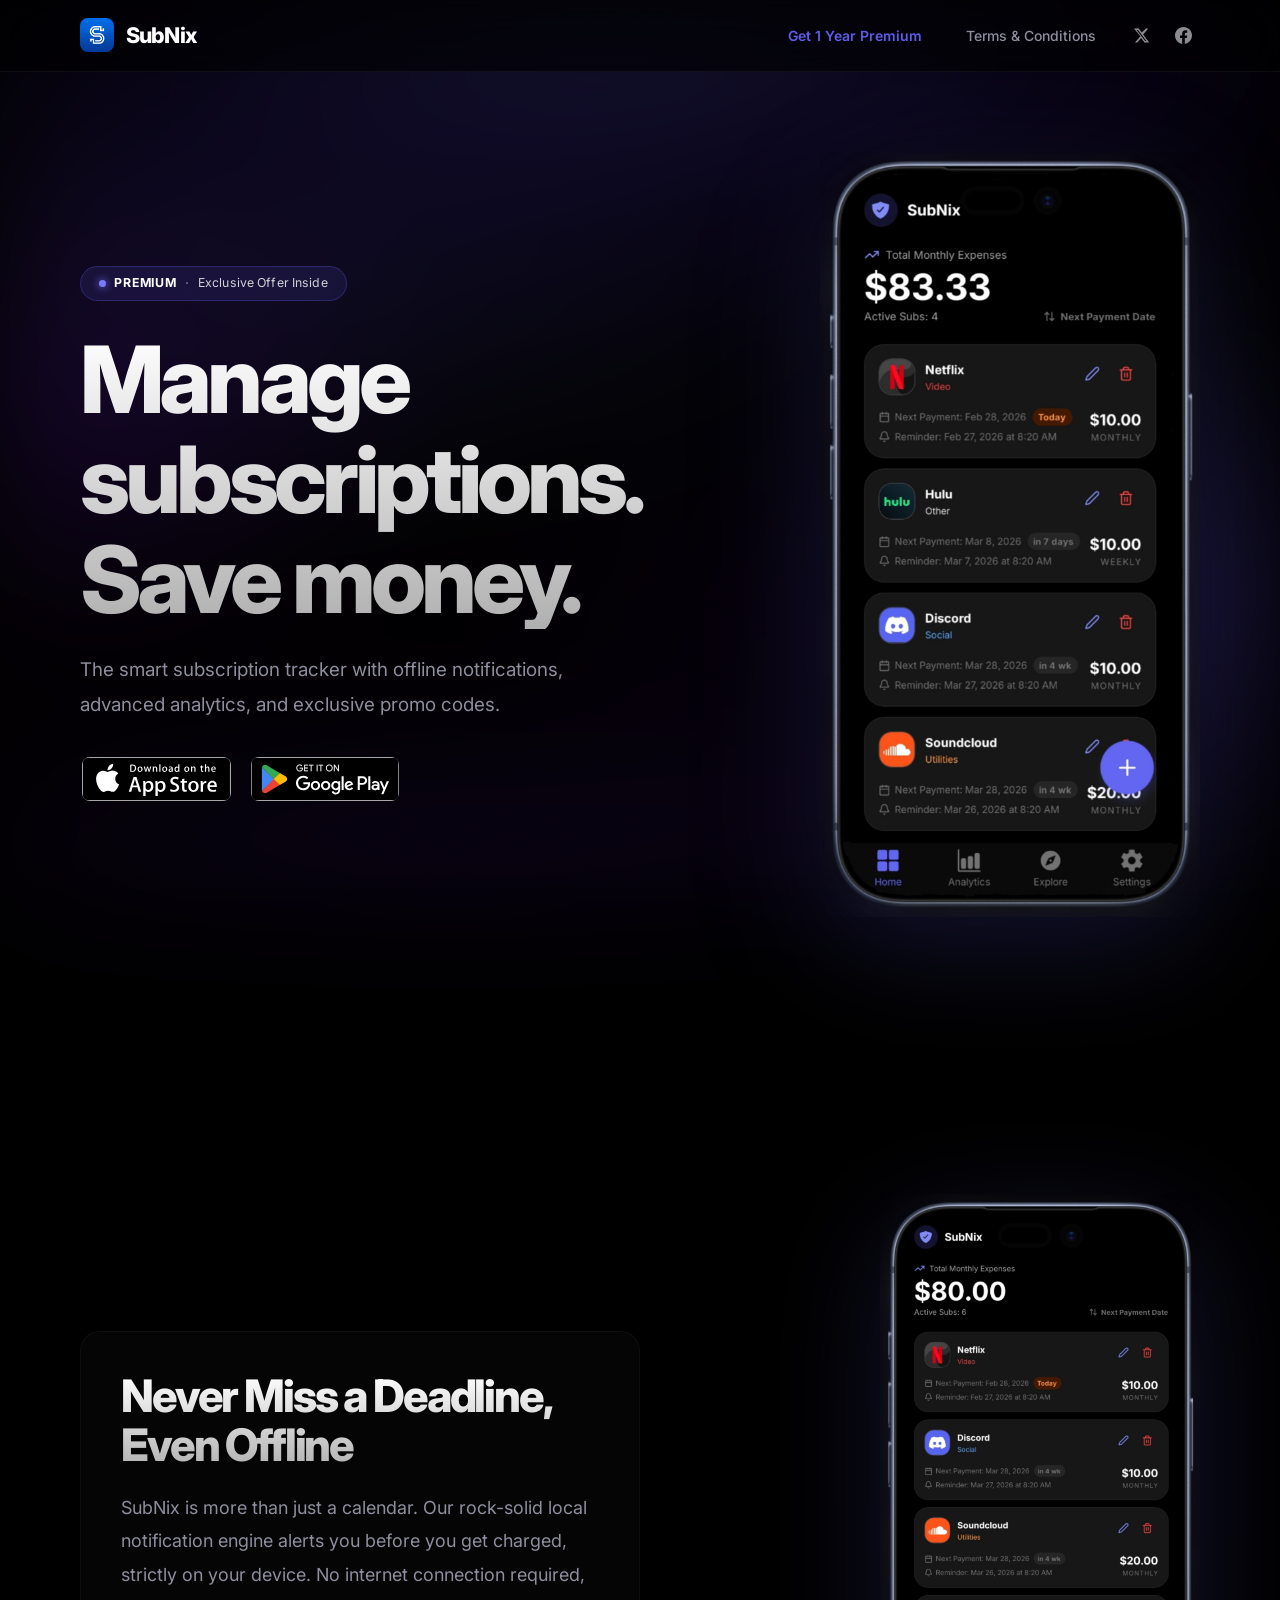
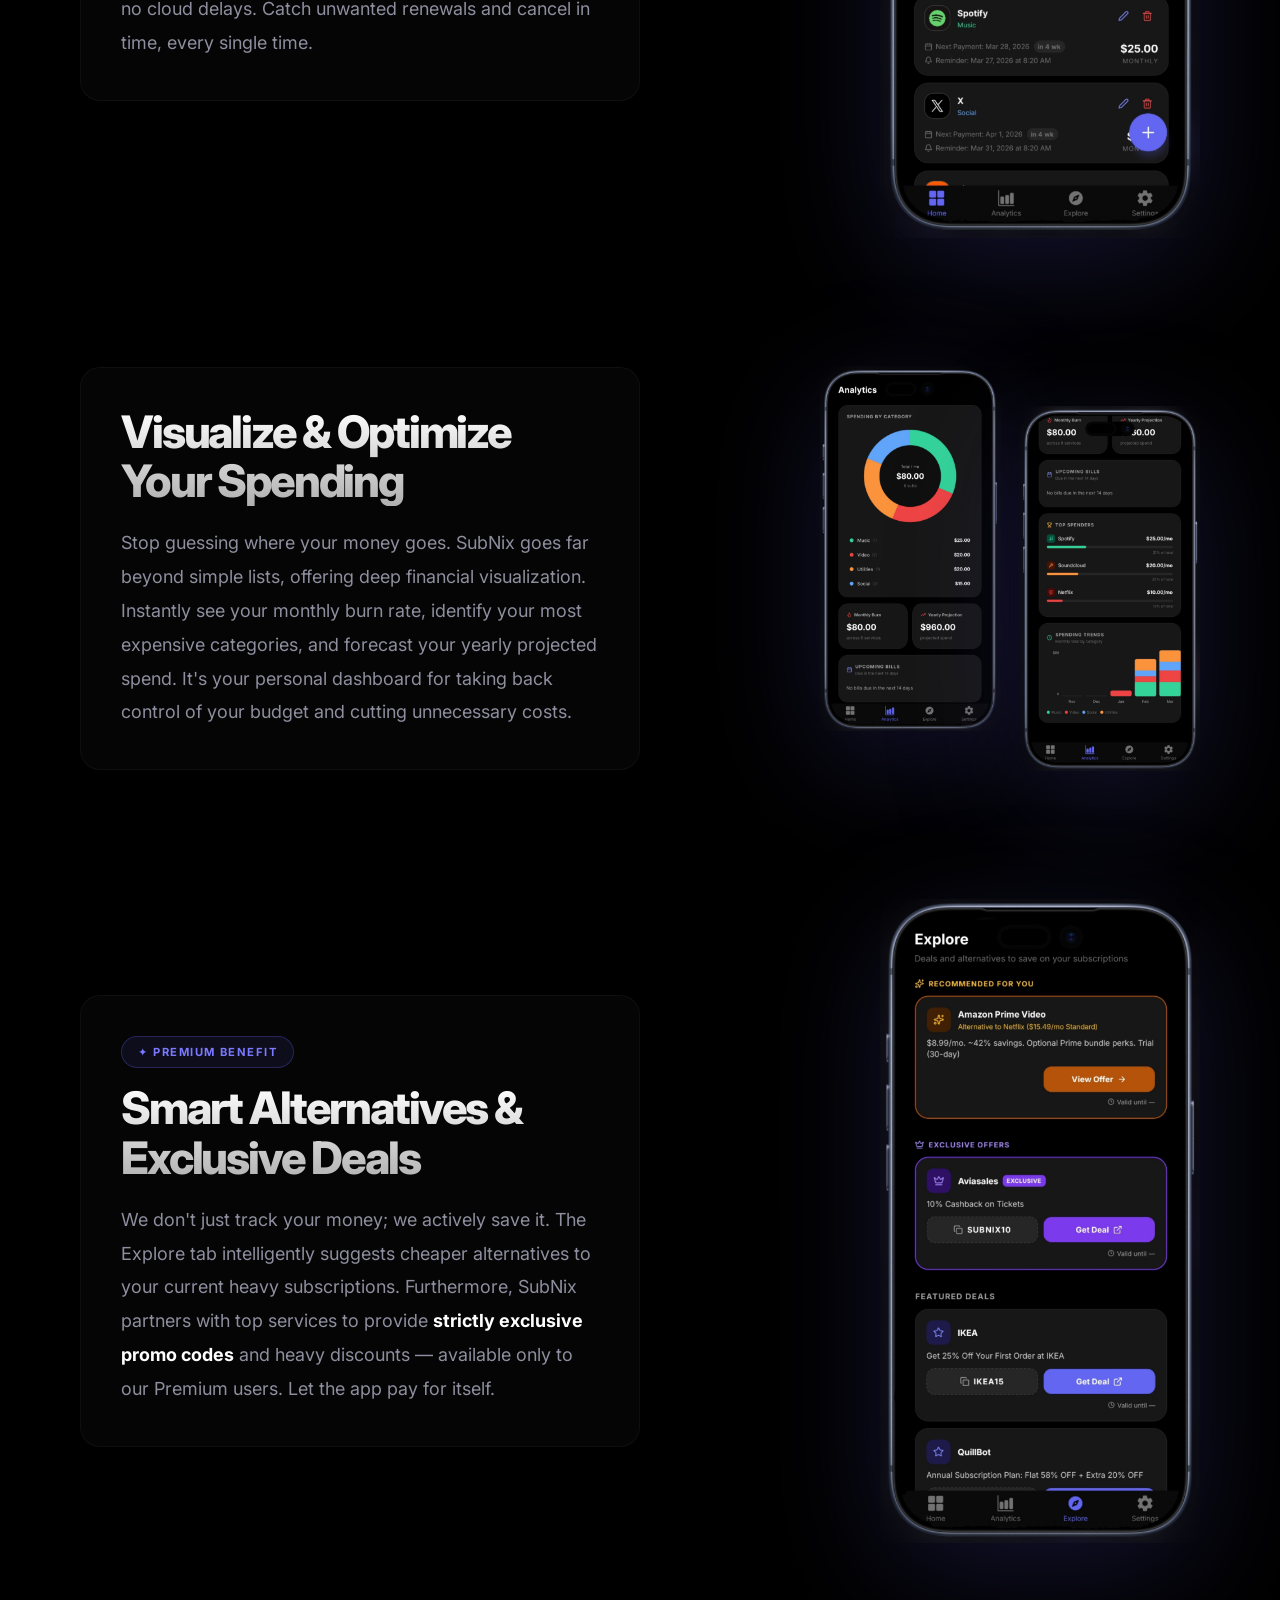
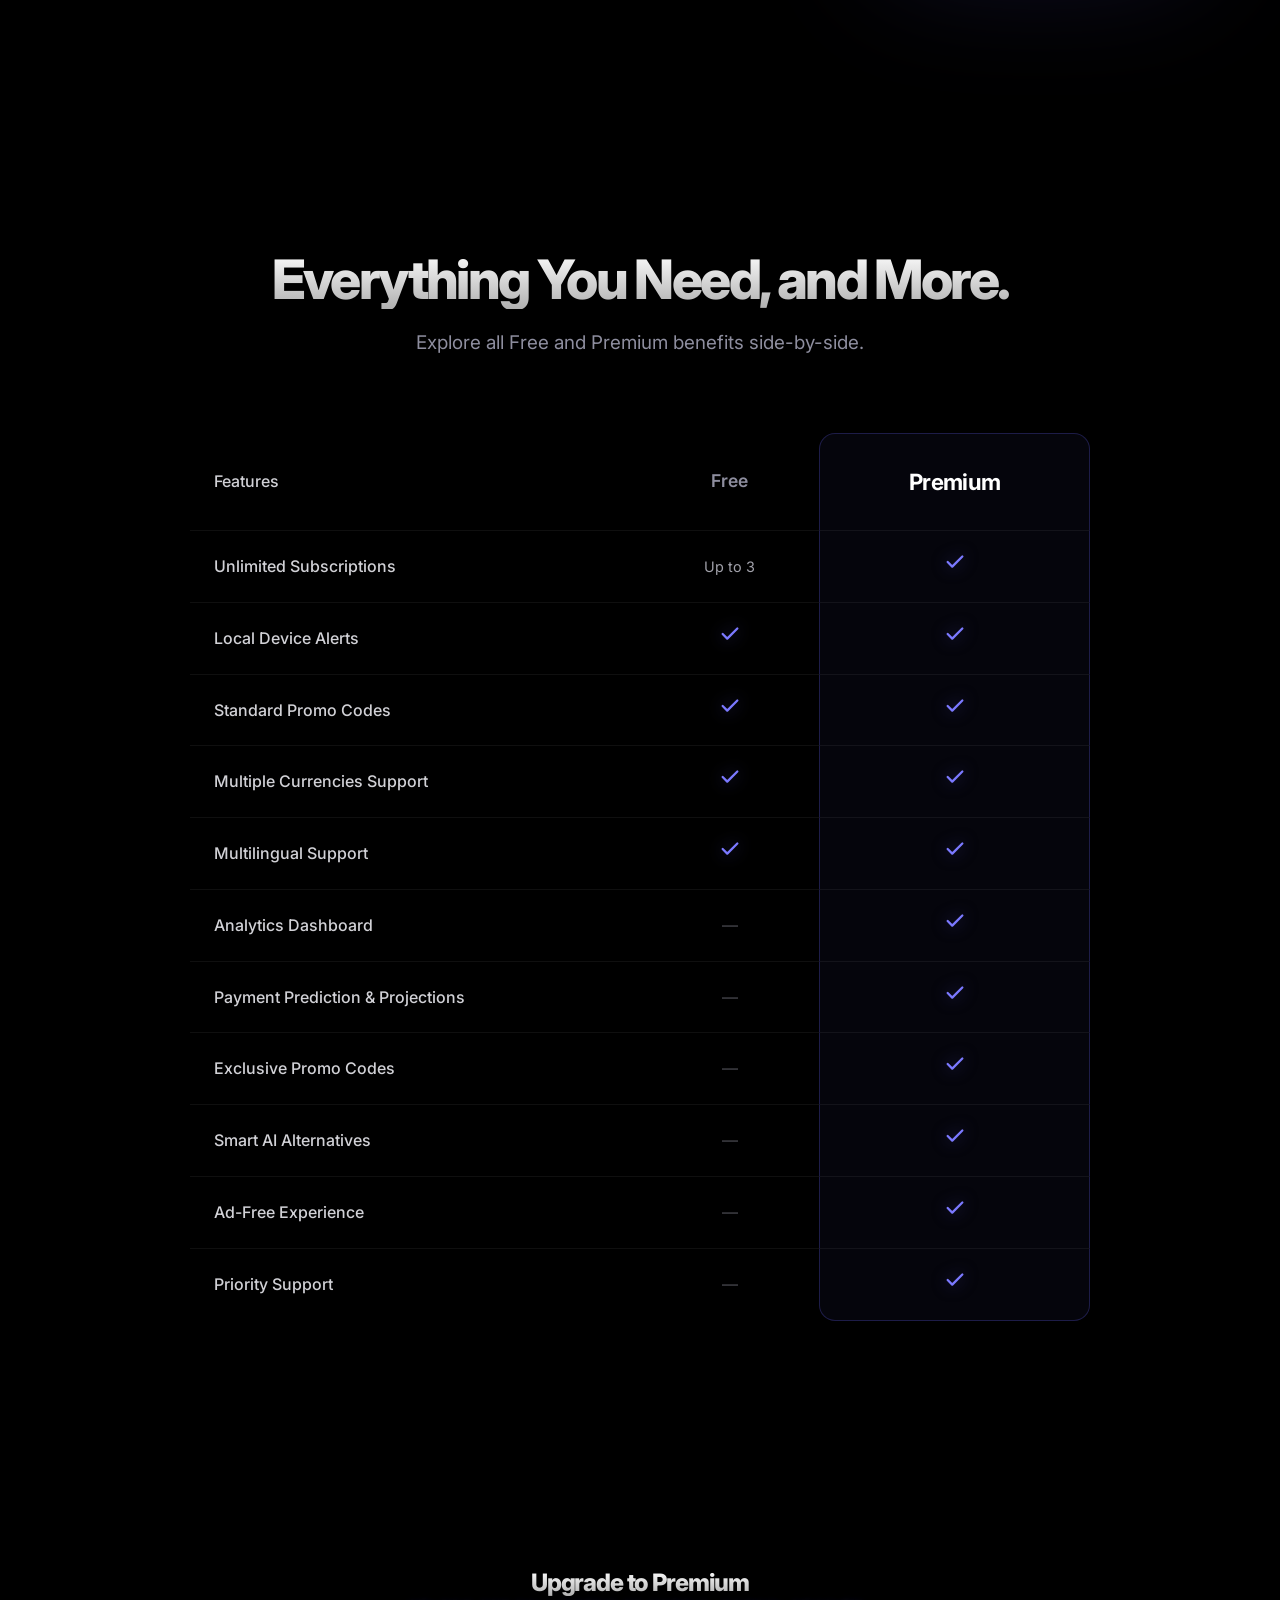
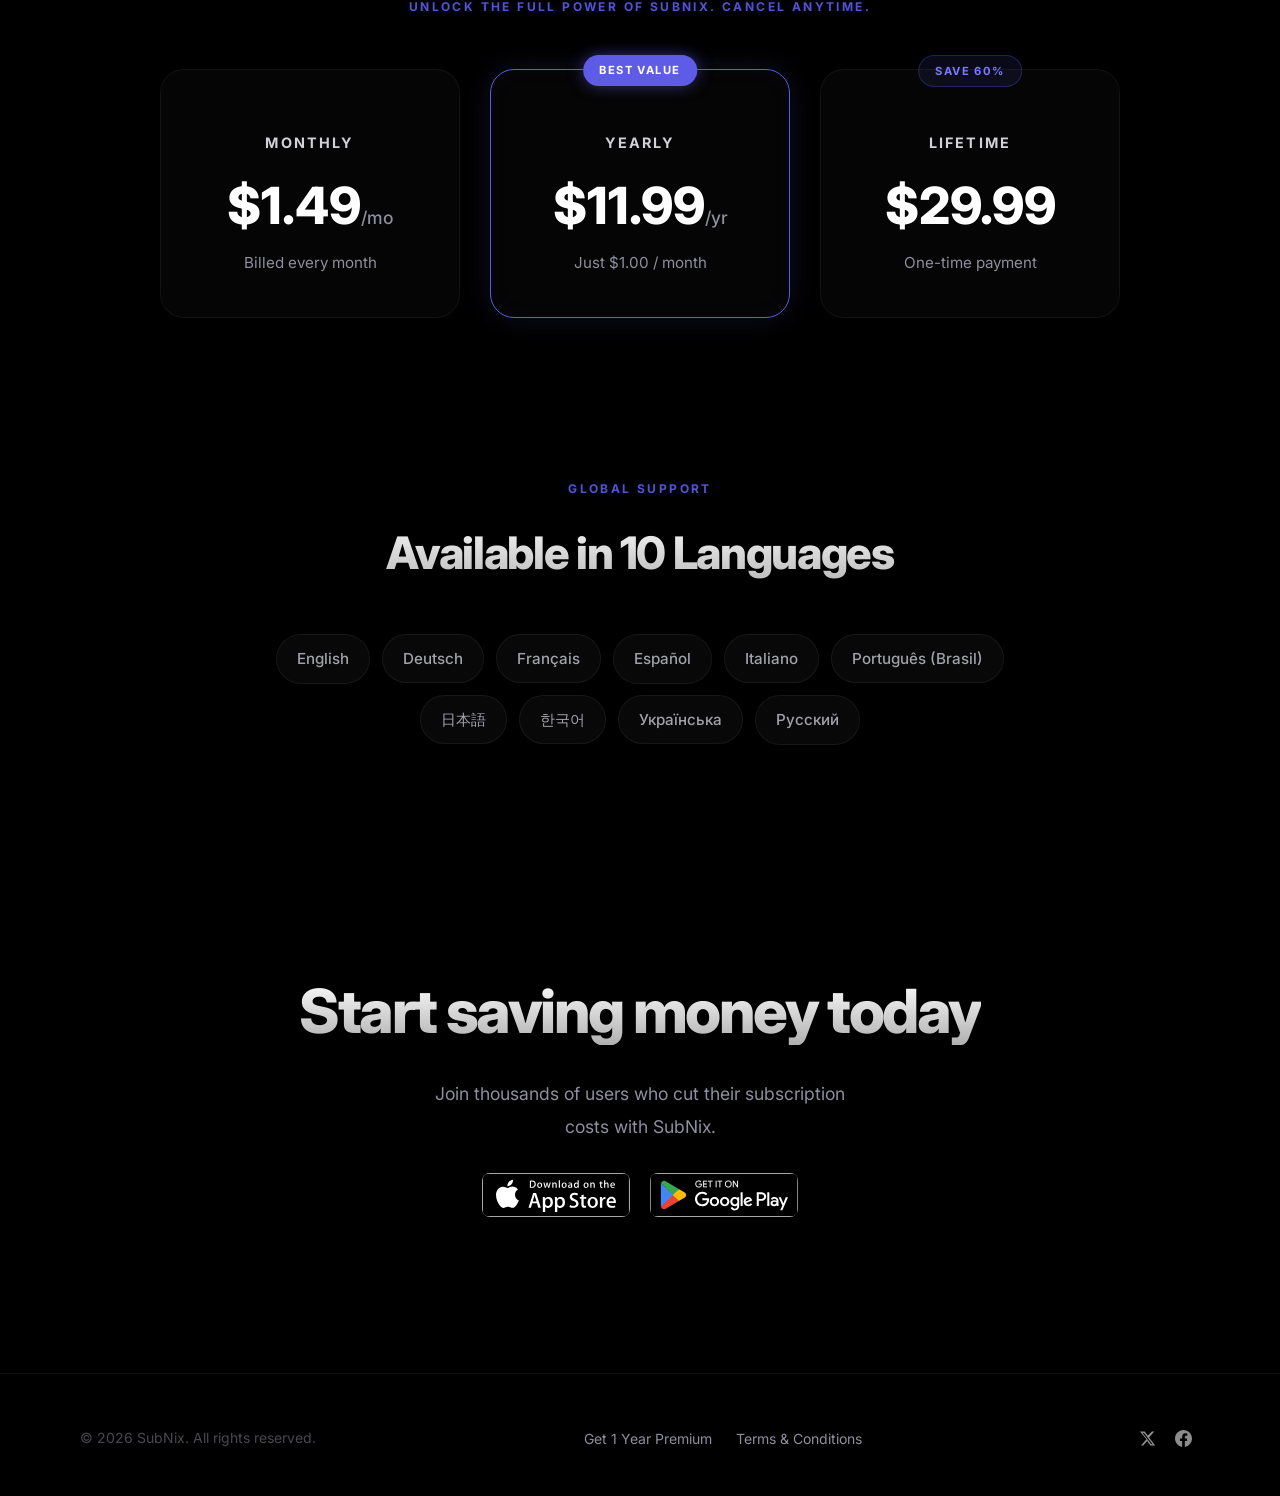
==== index.html @ 7ee9c7db "Add files via upload" ====
<!DOCTYPE html>
<html lang="en">

<head>
    <meta charset="UTF-8">
    <meta name="viewport" content="width=device-width, initial-scale=1.0">
    <meta name="referrer" content="strict-origin-when-cross-origin">
    <title>SubNix - Manage subscriptions. Save money.</title>
    <meta name="description"
        content="SubNix is a smart subscription tracker with offline notifications, advanced analytics, and exclusive promo codes.">
    <link rel="preconnect" href="https://fonts.googleapis.com">
    <link rel="preconnect" href="https://fonts.gstatic.com" crossorigin>
    <link href="https://fonts.googleapis.com/css2?family=Inter:wght@400;500;600;700;800&display=swap" rel="stylesheet">
    <link rel="stylesheet" href="style.css">

    <link rel="icon" type="image/png" href="favicon.png">
    <link rel="apple-touch-icon" href="favicon.png">

    <meta name="title" content="SubNix - Manage subscriptions. Save money.">
    <meta name="description"
        content="The smart subscription tracker with offline notifications, advanced analytics, and exclusive promo codes.">

    <meta property="og:type" content="website">
    <meta property="og:title" content="SubNix - Manage subscriptions. Save money.">
    <meta property="og:description"
        content="The smart subscription tracker with offline notifications, advanced analytics, and exclusive promo codes.">
    <meta property="og:image" content="og-image.jpg">

    <meta property="twitter:card" content="summary_large_image">
    <meta property="twitter:title" content="SubNix - Manage subscriptions. Save money.">
    <meta property="twitter:description"
        content="The smart subscription tracker with offline notifications, advanced analytics, and exclusive promo codes.">
    <meta property="twitter:image" content="og-image.jpg">
</head>

<body>

    <header class="navbar">
        <div class="container nav-content">
            <div class="nav-brand">
                <img src="logo.png" alt="SubNix Logo" class="nav-logo">
                <span class="logo-text">SubNix</span>
            </div>
            <nav class="nav-links">
                <a href="creator-club.html" class="premium-nav-link">Get 1 Year Premium</a>
                <a href="terms.html">Terms &amp; Conditions</a>
                <div class="nav-social" style="display: flex; gap: 8px; align-items: center; margin-left: 10px;">
                    <a href="https://x.com/subnix_app" target="_blank" rel="noopener noreferrer" class="social-icon"
                        aria-label="X (Twitter)">
                        <svg xmlns="http://www.w3.org/2000/svg" viewBox="0 0 24 24" fill="currentColor"
                            aria-hidden="true">
                            <path
                                d="M18.244 2.25h3.308l-7.227 8.26 8.502 11.24H16.17l-4.714-6.231-5.401 6.231H2.746l7.73-8.835L1.254 2.25H8.08l4.259 5.632 5.905-5.632zm-1.161 17.52h1.833L7.084 4.126H5.117z" />
                        </svg>
                    </a>
                    <a href="#" class="social-icon" aria-label="Facebook" rel="noopener">
                        <svg xmlns="http://www.w3.org/2000/svg" viewBox="0 0 24 24" fill="currentColor"
                            aria-hidden="true">
                            <path
                                d="M24 12.073c0-6.627-5.373-12-12-12s-12 5.373-12 12c0 5.99 4.388 10.954 10.125 11.854v-8.385H7.078v-3.47h3.047V9.43c0-3.007 1.792-4.669 4.533-4.669 1.312 0 2.686.235 2.686.235v2.953H15.83c-1.491 0-1.956.925-1.956 1.874v2.25h3.328l-.532 3.47h-2.796v8.385C19.612 23.027 24 18.062 24 12.073z" />
                        </svg>
                    </a>
                </div>
            </nav>
        </div>
    </header>

    <main>

        <!-- ── HERO ─────────────────────────────────────────────────────── -->
        <section class="hero">
            <div class="container hero-grid">
                <div class="hero-content">
                    <span class="badge">
                        <span class="badge-dot"></span>
                        PREMIUM <span class="badge-divider">·</span>
                        <span class="badge-text">Exclusive Offer Inside</span>
                    </span>
                    <h1 class="hero-title">Manage subscriptions.<br>Save money.</h1>
                    <p class="hero-subtitle">The smart subscription tracker with offline notifications, advanced
                        analytics, and exclusive promo codes.</p>
                    <div class="store-badges">
                        <a href="#" class="store-link">
                            <img src="app-store-badge.svg" alt="Download on the App Store" class="store-badge">
                        </a>
                        <a href="#" class="store-link">
                            <img src="google-play-badge.svg" alt="Get it on Google Play" class="store-badge">
                        </a>
                    </div>
                </div>
                <div class="hero-visual">
                    <img src="hero-symbol.png" alt="SubNix Subscription Channels" class="floating-mockup">
                </div>
            </div>
        </section>

        <!-- ── ZIG-ZAG FEATURES ──────────────────────────────────────────── -->
        <section class="zig-zag-features">

            <!-- Feature 1 · Offline Notifications -->
            <div class="container feature-row">
                <!-- Frosted Glass Wrapper -->
                <div class="feature-text feature-glass">
                    <h2>Never Miss a Deadline,<br>Even Offline</h2>
                    <p>SubNix is more than just a calendar. Our rock-solid local notification engine alerts you before
                        you get charged, strictly on your device. No internet connection required, no cloud delays.
                        Catch unwanted renewals and cancel in time, every single time.</p>
                </div>
                <div class="feature-image-wrapper">
                    <img src="mockup-home.png" alt="SubNix Offline Notifications" class="floating-mockup">
                </div>
            </div>

            <!-- Feature 2 · Analytics (reversed, double phone) -->
            <div class="container feature-row reverse">
                <div class="feature-image-wrapper double-mockup">
                    <img src="mockup-analytics-1.png" alt="SubNix Spending Analytics" class="floating-mockup">
                    <img src="mockup-analytics-2.png" alt="SubNix Yearly Projection"
                        class="floating-mockup mockup-offset">
                </div>
                <!-- Frosted Glass Wrapper -->
                <div class="feature-text feature-glass">
                    <h2>Visualize &amp; Optimize<br>Your Spending</h2>
                    <p>Stop guessing where your money goes. SubNix goes far beyond simple lists, offering deep financial
                        visualization. Instantly see your monthly burn rate, identify your most expensive categories,
                        and forecast your yearly projected spend. It's your personal dashboard for taking back control
                        of your budget and cutting unnecessary costs.</p>
                </div>
            </div>

            <!-- Feature 3 · Exclusive Deals (Premium badge) -->
            <div class="container feature-row">
                <!-- Frosted Glass Wrapper -->
                <div class="feature-text feature-glass">
                    <div class="badge-pro">✦ PREMIUM BENEFIT</div>
                    <h2>Smart Alternatives &amp;<br>Exclusive Deals</h2>
                    <p>We don't just track your money; we actively save it. The Explore tab intelligently suggests
                        cheaper alternatives to your current heavy subscriptions. Furthermore, SubNix partners with top
                        services to provide <strong>strictly exclusive promo codes</strong> and heavy
                        discounts — available only to our Premium users. Let the app pay for itself.</p>
                </div>
                <div class="feature-image-wrapper">
                    <img src="mockup-explore.png" alt="SubNix Exclusive Promo Codes" class="floating-mockup">
                </div>
            </div>

        </section>

        <!-- ── COMPARE PLANS ─────────────────────────────────────────────── -->
        <section class="compare-section">
            <div class="container">
                <div class="compare-header">
                    <h2 class="section-title text-center">Everything You Need, and More.</h2>
                    <p class="section-subtitle text-center">Explore all Free and Premium benefits side-by-side.</p>
                </div>

                <div class="compare-table-wrapper">
                    <table class="compare-table">
                        <thead>
                            <tr>
                                <th class="feature-col">Features</th>
                                <th class="plan-col free-col">Free</th>
                                <th class="plan-col premium-col">
                                    <div class="premium-col-header">
                                        <h3>Premium</h3>
                                    </div>
                                </th>
                            </tr>
                        </thead>
                        <tbody>
                            <tr>
                                <td>Unlimited Subscriptions</td>
                                <td>
                                    <span style="color: #A1A1AA; font-size: 0.9rem;">Up to 3</span>
                                </td>
                                <td>
                                    <svg class="check-icon highlight" viewBox="0 0 24 24" fill="none"
                                        stroke="currentColor" stroke-width="2.5" stroke-linecap="round"
                                        stroke-linejoin="round">
                                        <polyline points="20 6 9 17 4 12"></polyline>
                                    </svg>
                                </td>
                            </tr>
                            <tr>
                                <td>Local Device Alerts</td>
                                <td>
                                    <svg class="check-icon highlight" viewBox="0 0 24 24" fill="none"
                                        stroke="currentColor" stroke-width="2.5" stroke-linecap="round"
                                        stroke-linejoin="round">
                                        <polyline points="20 6 9 17 4 12"></polyline>
                                    </svg>
                                </td>
                                <td>
                                    <svg class="check-icon highlight" viewBox="0 0 24 24" fill="none"
                                        stroke="currentColor" stroke-width="2.5" stroke-linecap="round"
                                        stroke-linejoin="round">
                                        <polyline points="20 6 9 17 4 12"></polyline>
                                    </svg>
                                </td>
                            </tr>
                            <tr>
                                <td>Standard Promo Codes</td>
                                <td>
                                    <svg class="check-icon highlight" viewBox="0 0 24 24" fill="none"
                                        stroke="currentColor" stroke-width="2.5" stroke-linecap="round"
                                        stroke-linejoin="round">
                                        <polyline points="20 6 9 17 4 12"></polyline>
                                    </svg>
                                </td>
                                <td>
                                    <svg class="check-icon highlight" viewBox="0 0 24 24" fill="none"
                                        stroke="currentColor" stroke-width="2.5" stroke-linecap="round"
                                        stroke-linejoin="round">
                                        <polyline points="20 6 9 17 4 12"></polyline>
                                    </svg>
                                </td>
                            </tr>
                            <tr>
                                <td>Multiple Currencies Support</td>
                                <td>
                                    <svg class="check-icon highlight" viewBox="0 0 24 24" fill="none"
                                        stroke="currentColor" stroke-width="2.5" stroke-linecap="round"
                                        stroke-linejoin="round">
                                        <polyline points="20 6 9 17 4 12"></polyline>
                                    </svg>
                                </td>
                                <td>
                                    <svg class="check-icon highlight" viewBox="0 0 24 24" fill="none"
                                        stroke="currentColor" stroke-width="2.5" stroke-linecap="round"
                                        stroke-linejoin="round">
                                        <polyline points="20 6 9 17 4 12"></polyline>
                                    </svg>
                                </td>
                            </tr>
                            <tr>
                                <td>Multilingual Support</td>
                                <td>
                                    <svg class="check-icon highlight" viewBox="0 0 24 24" fill="none"
                                        stroke="currentColor" stroke-width="2.5" stroke-linecap="round"
                                        stroke-linejoin="round">
                                        <polyline points="20 6 9 17 4 12"></polyline>
                                    </svg>
                                </td>
                                <td>
                                    <svg class="check-icon highlight" viewBox="0 0 24 24" fill="none"
                                        stroke="currentColor" stroke-width="2.5" stroke-linecap="round"
                                        stroke-linejoin="round">
                                        <polyline points="20 6 9 17 4 12"></polyline>
                                    </svg>
                                </td>
                            </tr>
                            <tr>
                                <td>Analytics Dashboard</td>
                                <td class="empty-dash">—</td>
                                <td>
                                    <svg class="check-icon highlight" viewBox="0 0 24 24" fill="none"
                                        stroke="currentColor" stroke-width="2.5" stroke-linecap="round"
                                        stroke-linejoin="round">
                                        <polyline points="20 6 9 17 4 12"></polyline>
                                    </svg>
                                </td>
                            </tr>
                            <tr>
                                <td>Payment Prediction &amp; Projections</td>
                                <td class="empty-dash">—</td>
                                <td>
                                    <svg class="check-icon highlight" viewBox="0 0 24 24" fill="none"
                                        stroke="currentColor" stroke-width="2.5" stroke-linecap="round"
                                        stroke-linejoin="round">
                                        <polyline points="20 6 9 17 4 12"></polyline>
                                    </svg>
                                </td>
                            </tr>
                            <tr>
                                <td>Exclusive Promo Codes</td>
                                <td class="empty-dash">—</td>
                                <td>
                                    <svg class="check-icon highlight" viewBox="0 0 24 24" fill="none"
                                        stroke="currentColor" stroke-width="2.5" stroke-linecap="round"
                                        stroke-linejoin="round">
                                        <polyline points="20 6 9 17 4 12"></polyline>
                                    </svg>
                                </td>
                            </tr>
                            <tr>
                                <td>Smart AI Alternatives</td>
                                <td class="empty-dash">—</td>
                                <td>
                                    <svg class="check-icon highlight" viewBox="0 0 24 24" fill="none"
                                        stroke="currentColor" stroke-width="2.5" stroke-linecap="round"
                                        stroke-linejoin="round">
                                        <polyline points="20 6 9 17 4 12"></polyline>
                                    </svg>
                                </td>
                            </tr>
                            <tr>
                                <td>Ad-Free Experience</td>
                                <td class="empty-dash">—</td>
                                <td>
                                    <svg class="check-icon highlight" viewBox="0 0 24 24" fill="none"
                                        stroke="currentColor" stroke-width="2.5" stroke-linecap="round"
                                        stroke-linejoin="round">
                                        <polyline points="20 6 9 17 4 12"></polyline>
                                    </svg>
                                </td>
                            </tr>
                            <tr>
                                <td>Priority Support</td>
                                <td class="empty-dash">—</td>
                                <td>
                                    <svg class="check-icon highlight" viewBox="0 0 24 24" fill="none"
                                        stroke="currentColor" stroke-width="2.5" stroke-linecap="round"
                                        stroke-linejoin="round">
                                        <polyline points="20 6 9 17 4 12"></polyline>
                                    </svg>
                                </td>
                            </tr>
                        </tbody>
                    </table>
                </div>
            </div>
        </section>

        <!-- ── PRICING ──────────────────────────────────────────────────── -->
        <section class="pricing-section">
            <div class="container">
                <h2 class="gradient-text text-center">Upgrade to Premium</h2>
                <p class="languages-subtitle text-center" style="margin-bottom: 50px;">Unlock the full power of SubNix.
                    Cancel anytime.</p>
                <div class="pricing-grid">
                    <div class="pricing-card">
                        <h4>Monthly</h4>
                        <div class="price">$1.49<span class="period">/mo</span></div>
                        <p class="desc">Billed every month</p>
                    </div>
                    <div class="pricing-card popular">
                        <div class="badge-pro"
                            style="position: absolute; top: -15px; left: 50%; transform: translateX(-50%); background: #5E5CE6; color: white; border: none; box-shadow: 0 0 15px rgba(94, 92, 230, 0.5);">
                            BEST VALUE</div>
                        <h4>Yearly</h4>
                        <div class="price">$11.99<span class="period">/yr</span></div>
                        <p class="desc">Just $1.00 / month</p>
                    </div>
                    <div class="pricing-card">
                        <div class="badge-pro"
                            style="position: absolute; top: -15px; left: 50%; transform: translateX(-50%);">SAVE 60%
                        </div>
                        <h4>Lifetime</h4>
                        <div class="price">$29.99</div>
                        <p class="desc">One-time payment</p>
                    </div>
                </div>
            </div>
        </section>

        <!-- ── LANGUAGES ─────────────────────────────────────────────────── -->
        <section class="languages-section">
            <div class="container">
                <p class="languages-subtitle">Global Support</p>
                <h3 class="languages-title gradient-text">Available in 10 Languages</h3>
                <div class="languages-grid">
                    <span class="lang-pill">English</span>
                    <span class="lang-pill">Deutsch</span>
                    <span class="lang-pill">Français</span>
                    <span class="lang-pill">Español</span>
                    <span class="lang-pill">Italiano</span>
                    <span class="lang-pill">Português (Brasil)</span>
                    <span class="lang-pill">日本語</span>
                    <span class="lang-pill">한국어</span>
                    <span class="lang-pill">Українська</span>
                    <span class="lang-pill">Русский</span>
                </div>
            </div>
        </section>

        <!-- ── BOTTOM CTA ──────────────────────────────────────────────────── -->
        <section class="bottom-cta">
            <div class="container cta-content">
                <h2 class="cta-title">Start saving money today</h2>
                <p class="cta-sub">Join thousands of users who cut their subscription costs with SubNix.</p>
                <div class="store-badges justify-center">
                    <a href="#" class="store-link">
                        <img src="app-store-badge.svg" alt="Download on the App Store" class="store-badge">
                    </a>
                    <a href="#" class="store-link">
                        <img src="google-play-badge.svg" alt="Get it on Google Play" class="store-badge">
                    </a>
                </div>
            </div>
        </section>

    </main>

    <footer class="footer">
        <div class="container footer-content">
            <p class="footer-copy">&copy; 2026 SubNix. All rights reserved.</p>
            <nav class="footer-nav">
                <a href="creator-club.html">Get 1 Year Premium</a>
                <a href="terms.html">Terms &amp; Conditions</a>
            </nav>
            <div class="social-links footer-social" aria-label="Follow us">
                <a href="https://x.com/subnix_app" target="_blank" rel="noopener noreferrer" class="social-icon"
                    aria-label="X (Twitter)">
                    <svg xmlns="http://www.w3.org/2000/svg" viewBox="0 0 24 24" fill="currentColor" aria-hidden="true">
                        <path
                            d="M18.244 2.25h3.308l-7.227 8.26 8.502 11.24H16.17l-4.714-6.231-5.401 6.231H2.746l7.73-8.835L1.254 2.25H8.08l4.259 5.632 5.905-5.632zm-1.161 17.52h1.833L7.084 4.126H5.117z" />
                    </svg>
                </a>
                <a href="#" class="social-icon" aria-label="Facebook" rel="noopener">
                    <svg xmlns="http://www.w3.org/2000/svg" viewBox="0 0 24 24" fill="currentColor" aria-hidden="true">
                        <path
                            d="M24 12.073c0-6.627-5.373-12-12-12s-12 5.373-12 12c0 5.99 4.388 10.954 10.125 11.854v-8.385H7.078v-3.47h3.047V9.43c0-3.007 1.792-4.669 4.533-4.669 1.312 0 2.686.235 2.686.235v2.953H15.83c-1.491 0-1.956.925-1.956 1.874v2.25h3.328l-.532 3.47h-2.796v8.385C19.612 23.027 24 18.062 24 12.073z" />
                    </svg>
                </a>
            </div>
        </div>
    </footer>

</body>

</html>
---- style.css ----
/* ═══════════════════════════════════════════════════════════════════════════
   SubNix Landing — Premium 2026 CSS
   Engine: Transparent PNG mockups · frosted glass · geometric background
   ═══════════════════════════════════════════════════════════════════════════ */

/* ── Design Tokens ─────────────────────────────────────────────────────────── */
:root {
    --black: #000000;
    --indigo: #5E5CE6;
    --indigo-bright: #7B79FF;
    --indigo-glow: rgba(94, 92, 230, 0.22);
    --indigo-dim: rgba(94, 92, 230, 0.13);
    --indigo-border: rgba(94, 92, 230, 0.28);
    --white: #FFFFFF;
    --grey-300: #D1D1D6;
    --grey-500: #8E8E9F;
    --grey-600: #48484F;
    --white-02: rgba(255, 255, 255, 0.02);
    --white-04: rgba(255, 255, 255, 0.04);
    --white-06: rgba(255, 255, 255, 0.06);
    --white-10: rgba(255, 255, 255, 0.1);
    --font: 'Inter', system-ui, -apple-system, sans-serif;
    --ease-spring: cubic-bezier(0.34, 1.56, 0.64, 1);
    --ease-out: cubic-bezier(0.16, 1, 0.3, 1);
    --section-v: clamp(100px, 12vw, 160px);
    --row-gap: clamp(80px, 10vw, 140px);
}

/* ── Reset ─────────────────────────────────────────────────────────────────── */
*,
*::before,
*::after {
    margin: 0;
    padding: 0;
    box-sizing: border-box;
}

html {
    scroll-behavior: smooth;
}

/* ── Global image rule — keep 3x mockups razor-sharp at any scale ─────────── */
img {
    max-width: 100%;
    height: auto;
    image-rendering: -webkit-optimize-contrast;
    image-rendering: crisp-edges;
}

/* ═══════════════════════════════════════════════════════════════════════════
   GLOBAL BACKGROUND OVERHAUL
   1. Subtle Geometric Grid
   2. Layered Indigo Fog
   3. Noise Texture Matte Finish
   ═══════════════════════════════════════════════════════════════════════════ */
body {
    color: var(--grey-300);
    font-family: var(--font);
    line-height: 1.8;
    -webkit-font-smoothing: antialiased;
    -moz-osx-font-smoothing: grayscale;
    min-height: 100vh;
    display: flex;
    flex-direction: column;
    position: relative;
    background-color: var(--black);
}

/* Layer 1: The Dark Fog */
body::before {
    content: '';
    position: fixed;
    inset: 0;
    z-index: 0;
    pointer-events: none;
    background-image:
        radial-gradient(ellipse 90% 45% at 35% 105%, rgba(70, 10, 160, 0.20) 0%, transparent 65%),
        radial-gradient(ellipse 55% 55% at 95% 65%, rgba(94, 92, 230, 0.15) 0%, transparent 60%),
        radial-gradient(ellipse 60% 50% at 0% 45%, rgba(110, 15, 210, 0.18) 0%, transparent 60%),
        radial-gradient(ellipse 110% 65% at 50% -5%, rgba(94, 92, 230, 0.28) 0%, rgba(60, 10, 180, 0.10) 40%, transparent 68%),
        /* Extra dense depth layers */
        radial-gradient(ellipse 70% 40% at 25% 30%, rgba(94, 92, 230, 0.11) 0%, transparent 70%),
        radial-gradient(ellipse 65% 45% at 80% 70%, rgba(80, 5, 180, 0.10) 0%, transparent 70%);
    filter: blur(60px);
}

/* Layer 2: Geometric Grid & Matte Noise Texture */
body::after {
    content: '';
    position: fixed;
    inset: 0;
    z-index: 0;
    pointer-events: none;
    /* Composite the noise and the grid together */
    background-image:
        /* The CSS Geometric Grid */
        linear-gradient(rgba(255, 255, 255, 0.03) 1px, transparent 1px),
        linear-gradient(90deg, rgba(255, 255, 255, 0.03) 1px, transparent 1px),
        /* The SVG Noise */
        url("data:image/svg+xml,%3Csvg xmlns='http://www.w3.org/2000/svg' width='300' height='300'%3E%3Cfilter id='n' x='0' y='0'%3E%3CfeTurbulence type='fractalNoise' baseFrequency='0.85' numOctaves='4' stitchTiles='stitch'/%3E%3C/filter%3E%3Crect width='300' height='300' filter='url(%23n)'/%3E%3C/svg%3E");
    background-size: clamp(30px, 4vw, 60px) clamp(30px, 4vw, 60px), clamp(30px, 4vw, 60px) clamp(30px, 4vw, 60px), 300px 300px;
    background-position: center bottom;
    background-repeat: repeat;
    /* Opacity applies to both to keep them deeply subtle */
    opacity: 0.12;
    mix-blend-mode: overlay;
    /* Fade grid out near top and bottom */
    -webkit-mask-image: linear-gradient(to bottom, transparent, black 15%, black 85%, transparent);
    mask-image: linear-gradient(to bottom, transparent, black 15%, black 85%, transparent);
}

/* ── All semantic content above the fog ──────────────────────────────────── */
header,
main,
footer {
    position: relative;
    z-index: 1;
}

/* ── Typography ─────────────────────────────────────────────────────────── */
/* Silver-white gradient on ALL major headings */
h1,
h2 {
    font-weight: 800;
    line-height: 1.08;
    letter-spacing: -0.048em;
    background: linear-gradient(to bottom, #FFFFFF 0%, #B0B0B0 100%);
    -webkit-background-clip: text;
    -webkit-text-fill-color: transparent;
    background-clip: text;
    color: transparent;
}

h3,
h4 {
    color: var(--white);
    font-weight: 700;
    letter-spacing: -0.03em;
}

p {
    font-size: clamp(1rem, 1.6vw, 1.125rem);
    line-height: 1.88;
}

a {
    color: var(--grey-500);
    text-decoration: none;
    transition: color 0.25s ease;
}

strong {
    color: var(--white);
    font-weight: 700;
}

.text-center {
    text-align: center;
}

.justify-center {
    justify-content: center;
}

/* ── Container ──────────────────────────────────────────────────────────── */
.container {
    width: 100%;
    max-width: 1200px;
    margin-inline: auto;
    padding-inline: clamp(1.25rem, 5vw, 2.5rem);
}

/* ═══════════════════════════════════════════════════════════════════════════
   KEYFRAMES
   ═══════════════════════════════════════════════════════════════════════════ */
@keyframes fadeSlideUp {
    from {
        opacity: 0;
        transform: translateY(48px);
    }

    to {
        opacity: 1;
        transform: translateY(0);
    }
}

@keyframes badgePulse {

    0%,
    100% {
        box-shadow: 0 0 14px rgba(94, 92, 230, 0.30),
            0 0 36px rgba(94, 92, 230, 0.10);
    }

    50% {
        box-shadow: 0 0 24px rgba(94, 92, 230, 0.55),
            0 0 56px rgba(94, 92, 230, 0.20);
    }
}

/* Background pulse for glassmorphism feature cards */
@keyframes glassPulse {

    0%,
    100% {
        background: rgba(94, 92, 230, 0.01);
        box-shadow: 0 0 30px rgba(94, 92, 230, 0.02);
    }

    50% {
        background: rgba(94, 92, 230, 0.03);
        box-shadow: 0 0 60px rgba(94, 92, 230, 0.08);
    }
}

/* ═══════════════════════════════════════════════════════════════════════════
   NAVBAR
   ═══════════════════════════════════════════════════════════════════════════ */
.navbar {
    position: sticky;
    top: 0;
    z-index: 1000;
    padding: 1rem 0;
    background: rgba(0, 0, 0, 0.6);
    backdrop-filter: blur(20px);
    -webkit-backdrop-filter: blur(20px);
    border-bottom: 1px solid rgba(255, 255, 255, 0.05);
}

.nav-content {
    display: flex;
    align-items: center;
    justify-content: space-between;
}

.nav-brand {
    display: flex;
    align-items: center;
    gap: 12px;
}

.nav-logo {
    height: 34px;
    width: 34px;
    border-radius: 8px;
    object-fit: contain;
    image-rendering: auto;
}

.logo-text {
    font-size: 1.35rem;
    font-weight: 800;
    letter-spacing: -0.04em;
    color: var(--white);
    background: none;
    -webkit-text-fill-color: var(--white);
}

.nav-links {
    display: flex;
    align-items: center;
    gap: 0.25rem;
}

.nav-links a {
    font-size: 0.875rem;
    font-weight: 500;
    padding: 6px 14px;
    border-radius: 6px;
    transition: color 0.25s ease, background 0.25s ease;
}

.nav-links a:hover {
    color: var(--white);
    background: var(--white-06);
}

.premium-nav-link {
    color: var(--indigo) !important;
    font-weight: 600 !important;
    margin-right: 12px;
}

.premium-nav-link:hover {
    color: var(--indigo-bright) !important;
    text-shadow: 0 0 12px rgba(94, 92, 230, 0.4);
}

/* ── Social icon links ─────────────────────────────────────── */
.social-links {
    display: flex;
    align-items: center;
    gap: 2px;
    padding-left: 0.625rem;
    margin-left: 0.25rem;
    border-left: 1px solid var(--white-06);
}

.social-icon {
    display: flex;
    align-items: center;
    justify-content: center;
    width: 34px;
    height: 34px;
    border-radius: 7px;
    color: rgba(255, 255, 255, 0.55);
    transition:
        color 0.25s ease,
        transform 0.3s var(--ease-spring),
        filter 0.3s ease,
        background 0.25s ease;
}

.social-icon:hover {
    color: var(--white);
    transform: translateY(-2px) scale(1.1);
    background: var(--white-10);
    filter: drop-shadow(0 0 12px rgba(94, 92, 230, 0.45));
}

.social-icon svg {
    width: 17px;
    height: 17px;
    display: block;
    flex-shrink: 0;
}

.footer-social {
    border-left: none;
    padding-left: 0;
    margin-left: 0;
}

/* ═══════════════════════════════════════════════════════════════════════════
   HERO
   ═══════════════════════════════════════════════════════════════════════════ */
.hero {
    padding: clamp(60px, 8vw, 80px) 0 calc(var(--section-v) * 0.8);
}

.hero-grid {
    display: flex;
    flex-direction: column;
    align-items: center;
    gap: clamp(3rem, 6vw, 5rem);
    text-align: center;
}

.hero-content {
    animation: fadeSlideUp 0.9s var(--ease-out) both;
}

/* ── Badge ── */
.badge {
    display: inline-flex;
    align-items: center;
    gap: 8px;
    background: var(--indigo-dim);
    border: 1px solid var(--indigo-border);
    color: var(--white);
    padding: 5px 18px;
    border-radius: 9999px;
    font-size: 0.77rem;
    font-weight: 700;
    letter-spacing: 0.07em;
    text-transform: uppercase;
    margin-bottom: 1.75rem;
    background-clip: unset;
    -webkit-background-clip: unset;
    -webkit-text-fill-color: unset;
}

.badge-dot {
    display: inline-block;
    width: 7px;
    height: 7px;
    border-radius: 50%;
    background: var(--indigo-bright);
    box-shadow: 0 0 8px var(--indigo-bright);
    flex-shrink: 0;
    animation: badgePulse 3s ease-in-out infinite;
}

.badge-divider {
    opacity: 0.35;
}

.badge-text {
    color: var(--grey-300);
    font-weight: 400;
    letter-spacing: 0.01em;
    text-transform: none;
}

.hero-title {
    font-size: clamp(2.8rem, 7.5vw, 5.8rem);
    letter-spacing: -0.052em;
    margin-bottom: 1.4rem;
}

.hero-subtitle {
    max-width: 500px;
    margin-inline: auto;
    margin-bottom: 2rem;
    color: var(--grey-500);
    font-size: clamp(1rem, 1.8vw, 1.18rem);
}

.rating {
    display: inline-flex;
    align-items: center;
    gap: 10px;
    font-size: 0.88rem;
    font-weight: 600;
    color: var(--white);
    margin-bottom: 2rem;
    padding: 7px 18px;
    border-radius: 9999px;
    background: rgba(255, 255, 255, 0.04);
    border: 1px solid var(--white-06);
}

.stars {
    letter-spacing: 2px;
    font-size: 0.8rem;
}

.store-badges {
    display: flex;
    gap: 1rem;
    flex-wrap: wrap;
    justify-content: center;
    align-items: center;
}

.store-link {
    display: inline-block;
    border-radius: 10px;
    transition: transform 0.4s var(--ease-spring), filter 0.4s ease;
}

.store-link:hover {
    transform: translateY(-6px) scale(1.05);
    filter: drop-shadow(0 14px 32px rgba(94, 92, 230, 0.50));
}

.store-badge {
    display: block;
    height: 48px;
    width: auto;
    border-radius: 10px;
}

.hero-visual {
    display: flex;
    justify-content: center;
    width: 100%;
    max-width: 360px;
    animation: fadeSlideUp 1.1s 0.12s var(--ease-out) both;
}

/* ═══════════════════════════════════════════════════════════════════════════
   MOCKUPS — Static, deep shadow framing
   ═══════════════════════════════════════════════════════════════════════════ */
.floating-mockup {
    display: block;
    width: 100%;
    height: auto;
    /* Static float, deep physical shadows */
    filter:
        drop-shadow(0 30px 60px rgba(94, 92, 230, 0.2)) drop-shadow(0 15px 30px rgba(0, 0, 0, 0.7));
    /* Levitation permanently removed */
    transform: none;
    animation: none;
}

/* ═══════════════════════════════════════════════════════════════════════════
   ZIG-ZAG FEATURES w/ Frosted Glass Cards
   ═══════════════════════════════════════════════════════════════════════════ */
.zig-zag-features {
    display: flex;
    flex-direction: column;
    gap: var(--row-gap);
    padding: var(--section-v) 0;
}

.feature-row {
    display: flex;
    flex-direction: column;
    align-items: center;
    gap: clamp(2rem, 4vw, 3rem);
    text-align: center;
}

/* Frosted glass wrapper for text */
.feature-text.feature-glass {
    width: 100%;
    max-width: 560px;
    background: var(--white-02);
    backdrop-filter: blur(15px);
    -webkit-backdrop-filter: blur(15px);
    border: 1px solid var(--white-04);
    border-radius: 20px;
    padding: clamp(2rem, 5vw, 40px);
    animation: glassPulse 6s ease-in-out infinite;
    box-sizing: border-box;
}

.feature-glass h2 {
    font-size: clamp(2rem, 3.5vw, 2.8rem);
    line-height: 1.1;
    overflow-wrap: break-word;
    word-wrap: break-word;
    margin-bottom: 1.25rem;
}

.feature-glass p {
    color: var(--grey-500);
    margin-bottom: 0;
}

.feature-image-wrapper {
    display: flex;
    justify-content: center;
    align-items: center;
    width: 100%;
    max-width: 280px;
}

/* Double mockup logic */
.double-mockup {
    display: flex;
    align-items: flex-start;
    gap: clamp(10px, 2.5vw, 18px);
    max-width: 360px;
    overflow: visible;
}

.double-mockup .floating-mockup {
    width: calc(50% - 9px);
    flex-shrink: 0;
}

.mockup-offset {
    /* Offset retained for styling, but no animation */
    margin-top: 40px;
}

/* Premium badge in features */
.badge-pro {
    display: inline-block;
    font-size: 0.70rem;
    font-weight: 700;
    letter-spacing: 0.13em;
    text-transform: uppercase;
    color: var(--indigo-bright);
    background: rgba(94, 92, 230, 0.10);
    border: 1px solid rgba(94, 92, 230, 0.30);
    padding: 5px 16px;
    border-radius: 9999px;
    margin-bottom: 1rem;
    animation: badgePulse 3.5s ease-in-out infinite;
}

/* ═══════════════════════════════════════════════════════════════════════════
   COMPARE PLANS TABLE
   ═══════════════════════════════════════════════════════════════════════════ */
.compare-section {
    padding: var(--section-v) 0;
}

.compare-header {
    margin-bottom: clamp(3rem, 6vw, 4.5rem);
}

.compare-header .section-title {
    margin-bottom: 1rem;
}

.section-subtitle {
    color: var(--grey-500);
    font-size: clamp(1rem, 1.8vw, 1.18rem);
}

.compare-table-wrapper {
    width: 100%;
    max-width: 900px;
    margin: 0 auto;
    overflow-x: auto;
    -webkit-overflow-scrolling: touch;
    padding-bottom: 1rem;
}

.compare-table {
    width: 100%;
    border-collapse: separate;
    border-spacing: 0;
    min-width: 500px;
}

.compare-table th,
.compare-table td {
    padding: 1.25rem 1rem;
    text-align: center;
    border-bottom: 1px solid var(--white-06);
}

.compare-table th:first-child,
.compare-table td:first-child {
    text-align: left;
    font-weight: 500;
    color: var(--grey-300);
    width: 50%;
    padding-left: 1.5rem;
}

.compare-table tbody tr:last-child td {
    border-bottom: none;
}

.compare-table tbody tr {
    transition: background 0.3s ease;
}

.compare-table tbody tr:hover {
    background: rgba(255, 255, 255, 0.015);
}

/* Free Plan Column */
.free-col {
    color: var(--grey-500);
    font-weight: 600;
    font-size: 1.1rem;
}

/* Premium Plan Column */
.premium-col {
    background: rgba(94, 92, 230, 0.05);
    border-top-left-radius: 16px;
    border-top-right-radius: 16px;
    border: 1px solid var(--indigo-border);
    border-bottom: none;
    position: relative;
}

.compare-table td:last-child {
    background: rgba(94, 92, 230, 0.05);
    border-left: 1px solid var(--indigo-border);
    border-right: 1px solid var(--indigo-border);
}

.compare-table tbody tr:last-child td:last-child {
    border-bottom: 1px solid var(--indigo-border);
    border-bottom-left-radius: 16px;
    border-bottom-right-radius: 16px;
}

.premium-col-header {
    display: flex;
    flex-direction: column;
    align-items: center;
    gap: 8px;
    padding: 0.5rem 0;
}

.premium-col-header h3 {
    margin: 0;
    font-size: 1.4rem;
}

.recommended-badge {
    background: var(--indigo);
    color: var(--white);
    font-size: 0.65rem;
    font-weight: 800;
    letter-spacing: 0.1em;
    padding: 3px 10px;
    border-radius: 9999px;
}

.check-icon {
    width: 22px;
    height: 22px;
    color: var(--grey-600);
}

.check-icon.highlight {
    color: var(--indigo-bright);
    filter: drop-shadow(0 0 8px rgba(94, 92, 230, 0.5));
}

.empty-dash {
    color: var(--grey-600);
}

/* ═══════════════════════════════════════════════════════════════════════════
   SHARED SECTION HEADING
   ═══════════════════════════════════════════════════════════════════════════ */
.section-title {
    font-size: clamp(2rem, 4.8vw, 3.4rem);
    margin-bottom: clamp(2rem, 4vw, 3.5rem);
}

/* ═══════════════════════════════════════════════════════════════════════════
   VIDEO
   ═══════════════════════════════════════════════════════════════════════════ */
.video-section {
    padding: var(--section-v) 0;
}

.video-glass-wrapper {
    position: relative;
    width: 100%;
    max-width: 1000px;
    margin-inline: auto;
    padding: 14px;
    border-radius: 24px;
    background: rgba(255, 255, 255, 0.02);
    backdrop-filter: blur(20px) saturate(150%);
    -webkit-backdrop-filter: blur(20px) saturate(150%);
    border: 1px solid rgba(255, 255, 255, 0.05);

    box-shadow:
        inset 0 1px 0 rgba(255, 255, 255, 0.06),
        0 20px 60px rgba(0, 0, 0, 0.70),
        0 0 80px rgba(94, 92, 230, 0.22),
        0 0 180px rgba(80, 10, 180, 0.10);

    transition: box-shadow 0.4s ease;
}

.video-glass-wrapper:hover {
    box-shadow:
        inset 0 1px 0 rgba(255, 255, 255, 0.09),
        0 24px 80px rgba(0, 0, 0, 0.75),
        0 0 120px rgba(94, 92, 230, 0.35),
        0 0 240px rgba(80, 10, 180, 0.18);
}

.video-container {
    position: relative;
    padding-bottom: 56.25%;
    height: 0;
    overflow: hidden;
    border-radius: 14px;
    background: #000;
}

.video-container iframe {
    position: absolute;
    inset: 0;
    width: 100%;
    height: 100%;
    border: none;
}

/* ═══════════════════════════════════════════════════════════════════════════
   BOTTOM CTA
   ═══════════════════════════════════════════════════════════════════════════ */
.bottom-cta {
    padding: var(--section-v) 0;
    text-align: center;
}

.cta-content {
    display: flex;
    flex-direction: column;
    align-items: center;
    gap: 1.5rem;
}

.cta-title {
    font-size: clamp(2.2rem, 5vw, 3.8rem);
    letter-spacing: -0.04em;
    line-height: 1.1;
    margin-bottom: 0.5rem;
}

.cta-sub {
    color: var(--grey-500);
    font-size: clamp(1rem, 1.6vw, 1.1rem);
    max-width: 440px;
    margin-bottom: 0.25rem;
}

/* ═══════════════════════════════════════════════════════════════════════════
   FOOTER
   ═══════════════════════════════════════════════════════════════════════════ */
.footer {
    background: transparent;
    border-top: 1px solid var(--white-06);
    padding: 3rem 0 40px;
    margin-top: auto;
}

.footer-content {
    display: flex;
    flex-direction: column;
    align-items: center;
    text-align: center;
    gap: 0.875rem;
}

.footer-copy {
    font-size: 0.875rem;
    color: var(--grey-600);
}

.footer-nav {
    display: flex;
    gap: 1.5rem;
    justify-content: center;
}

.footer-nav a {
    font-size: 0.875rem;
}

.footer-nav a:hover {
    color: var(--white);
}

/* ═══════════════════════════════════════════════════════════════════════════
   TERMS / STATIC PAGE
   ═══════════════════════════════════════════════════════════════════════════ */
.page-content {
    flex: 1;
    padding: clamp(2rem, 6vw, 5rem) clamp(1.25rem, 5vw, 2.5rem);
    max-width: 800px;
    margin-inline: auto;
    width: 100%;
}

.page-title {
    font-size: clamp(2rem, 5vw, 2.8rem);
    margin-bottom: 0.5rem;
}

.last-updated {
    font-size: 0.875rem;
    opacity: 0.45;
    margin-bottom: 2.5rem;
}

.document-card {
    background: rgba(255, 255, 255, 0.025);
    border-radius: 20px;
    padding: clamp(1.5rem, 4vw, 3rem);
    border: 1px solid var(--white-06);
    backdrop-filter: blur(12px);
    -webkit-backdrop-filter: blur(12px);
}

.document-card h2 {
    font-size: 1.3rem;
    margin: 2.5rem 0 0.75rem;
}

.document-card h2:first-child {
    margin-top: 0;
}

.document-card p {
    margin-bottom: 1.25rem;
}

.legal-content ul {
    margin-bottom: 2rem;
    padding: 0;
    list-style: none;
}

.legal-content li {
    position: relative;
    padding-left: 1.5rem;
    margin-bottom: 0.75rem;
    color: var(--grey-500);
    line-height: 1.7;
    font-size: 0.95rem;
}

.legal-content li::before {
    content: "•";
    position: absolute;
    left: 0;
    color: var(--indigo-bright);
    font-weight: 800;
}

.legal-content strong {
    color: var(--white);
}

.logo {
    font-size: 1.35rem;
    font-weight: 800;
    letter-spacing: -0.04em;
    color: var(--white);
    background: none;
    -webkit-text-fill-color: var(--white);
}

/* ═══════════════════════════════════════════════════════════════════════════
   DESKTOP ≥ 900px
   ═══════════════════════════════════════════════════════════════════════════ */
@media (min-width: 900px) {

    .hero-grid {
        flex-direction: row;
        text-align: left;
        justify-content: space-between;
        align-items: center;
    }

    .hero-content {
        flex: 1 1 55%;
        max-width: 580px;
    }

    .hero-subtitle {
        margin-inline: 0;
    }

    .rating,
    .store-badges {
        justify-content: flex-start;
    }

    .hero-visual {
        flex: 1 1 40%;
        justify-content: flex-end;
        max-width: 380px;
    }

    .feature-row {
        flex-direction: row;
        text-align: left;
        justify-content: space-between;
        align-items: center;
        gap: clamp(2rem, 4vw, 3.5rem);
    }

    .feature-row.reverse {
        flex-direction: row-reverse;
    }

    /* Target the frosted glass card */
    .feature-glass {
        flex: 1 1 50%;
        max-width: 520px;
    }

    .feature-image-wrapper {
        flex: 1 1 40%;
        max-width: 320px;
    }

    .double-mockup {
        max-width: 380px;
    }

    .footer-content {
        flex-direction: row;
        justify-content: space-between;
        align-items: center;
        text-align: left;
    }

    .footer-nav {
        justify-content: flex-end;
    }

    .footer-social {
        justify-content: flex-end;
    }
}

/* ═══════════════════════════════════════════════════════════════════════════
   MOBILE < 768px
   ═══════════════════════════════════════════════════════════════════════════ */
@media (max-width: 767px) {

    .feature-row>.feature-glass,
    .feature-row.reverse>.feature-glass {
        order: 2;
        /* Padding stays handled by the clamp() on .feature-glass */
    }

    .feature-row>.feature-image-wrapper,
    .feature-row.reverse>.feature-image-wrapper {
        order: 1;
    }

    .feature-image-wrapper {
        max-width: 240px;
    }

    .double-mockup {
        max-width: 280px;
        gap: 10px;
    }

    .hero-visual {
        max-width: 260px;
    }

    .video-glass-wrapper {
        padding: 10px;
        border-radius: 18px;
    }

    .video-container {
        border-radius: 10px;
    }

    .compare-table th,
    .compare-table td {
        padding: 1rem 0.5rem;
    }

    .compare-table th:first-child,
    .compare-table td:first-child {
        padding-left: 0.5rem;
    }
}

/* ═══════════════════════════════════════════════════════════════════════════
   EXTRA SMALL < 420px
   ═══════════════════════════════════════════════════════════════════════════ */
@media (max-width: 420px) {
    .badge {
        font-size: 0.70rem;
        padding: 4px 12px;
    }
}

/* ── Store Badges ───────────────────────────────────────────────────────────── */
.store-link {
    display: inline-block;
    transition: transform 0.4s var(--ease-spring), filter 0.4s ease;
}

.store-badge {
    display: block;
    height: 48px;
    width: auto;
    object-fit: contain;
    padding: 2px;
    box-sizing: border-box;
    transition: filter 0.3s ease;
}

/* ── Utilities ───────────────────────────────────────────────────────────── */
.gradient-text {
    background: linear-gradient(to bottom, #FFFFFF 0%, #B0B0B0 100%);
    -webkit-background-clip: text;
    -webkit-text-fill-color: transparent;
    background-clip: text;
    color: transparent;
}

.text-center {
    text-align: center;
}

/* ── Languages Section ───────────────────────────────────────────────────── */
.languages-section {
    text-align: center;
    padding: 80px 0;
}

.languages-subtitle {
    font-size: 0.75rem;
    font-weight: 700;
    letter-spacing: 0.2em;
    text-transform: uppercase;
    color: var(--indigo);
    margin-bottom: 12px;
    opacity: 0.9;
    text-shadow: 0 0 10px rgba(94, 92, 230, 0.3);
}

.languages-title {
    font-size: clamp(1.5rem, 3.5vw, 2.8rem);
    font-weight: 800;
    margin-bottom: 40px;
    letter-spacing: -0.03em;
}

.languages-grid {
    display: flex;
    flex-wrap: wrap;
    justify-content: center;
    gap: 12px;
    max-width: 800px;
    margin: 0 auto;
}

.lang-pill {
    background: rgba(255, 255, 255, 0.03);
    backdrop-filter: blur(10px);
    -webkit-backdrop-filter: blur(10px);
    border: 1px solid rgba(255, 255, 255, 0.06);
    border-radius: 40px;
    padding: 10px 20px;
    color: #A1A1AA;
    font-size: 0.95rem;
    font-weight: 500;
    transition: all 0.3s ease;
    cursor: default;
}

.lang-pill:hover {
    color: var(--white);
    border-color: rgba(94, 92, 230, 0.5);
    background: rgba(94, 92, 230, 0.08);
    transform: translateY(-2px);
    box-shadow:
        0 0 20px rgba(94, 92, 230, 0.15),
        inset 0 0 10px rgba(94, 92, 230, 0.05);
}

/* ── Pricing Section ─────────────────────────────────────────────────────── */
.pricing-section {
    padding: 80px 0;
}

.pricing-grid {
    display: grid;
    grid-template-columns: repeat(auto-fit, minmax(280px, 1fr));
    gap: 30px;
    max-width: 1000px;
    margin: 0 auto;
    padding: 0 20px;
}

.pricing-card {
    background: rgba(255, 255, 255, 0.02);
    backdrop-filter: blur(15px);
    -webkit-backdrop-filter: blur(15px);
    border: 1px solid rgba(255, 255, 255, 0.05);
    border-radius: 24px;
    padding: 60px 30px 40px;
    text-align: center;
    position: relative;
    transition: transform 0.3s ease, background 0.3s ease;
    display: flex;
    flex-direction: column;
    align-items: center;
}

.pricing-card:hover {
    background: rgba(255, 255, 255, 0.04);
    transform: translateY(-5px);
}

.pricing-card.popular {
    border: 1px solid var(--indigo);
    box-shadow:
        0 0 30px rgba(94, 92, 230, 0.15),
        inset 0 0 20px rgba(94, 92, 230, 0.05);
}

.pricing-card h4 {
    font-size: 0.9rem;
    color: var(--grey-300);
    text-transform: uppercase;
    letter-spacing: 0.15em;
    margin-bottom: 1.5rem;
    font-weight: 700;
}

.pricing-card .price {
    font-size: clamp(2.5rem, 4vw, 3.2rem);
    font-weight: 800;
    color: var(--white);
    line-height: 1;
    margin-bottom: 0.5rem;
}

.pricing-card .period {
    font-size: 1.1rem;
    color: var(--grey-500);
    font-weight: 500;
}

.pricing-card .desc {
    color: var(--grey-500);
    font-size: 0.95rem;
    margin-top: 10px;
}
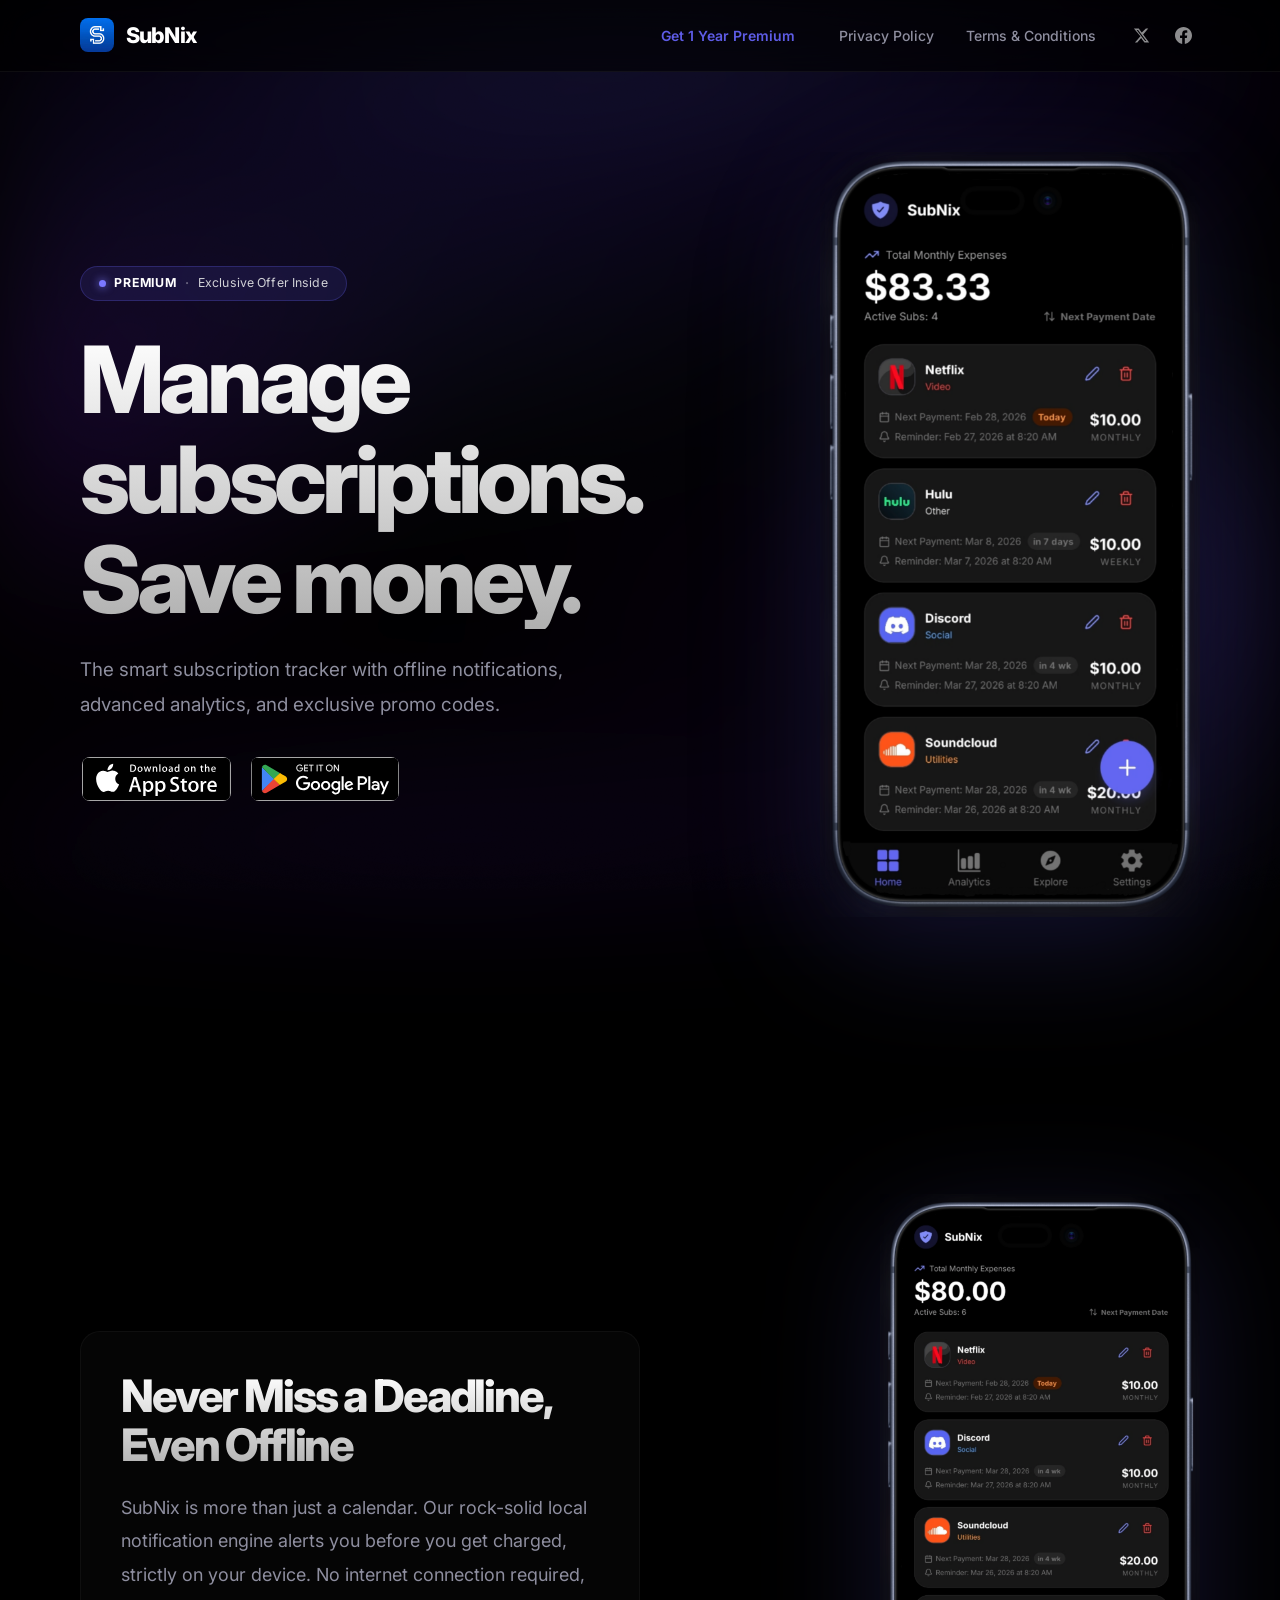
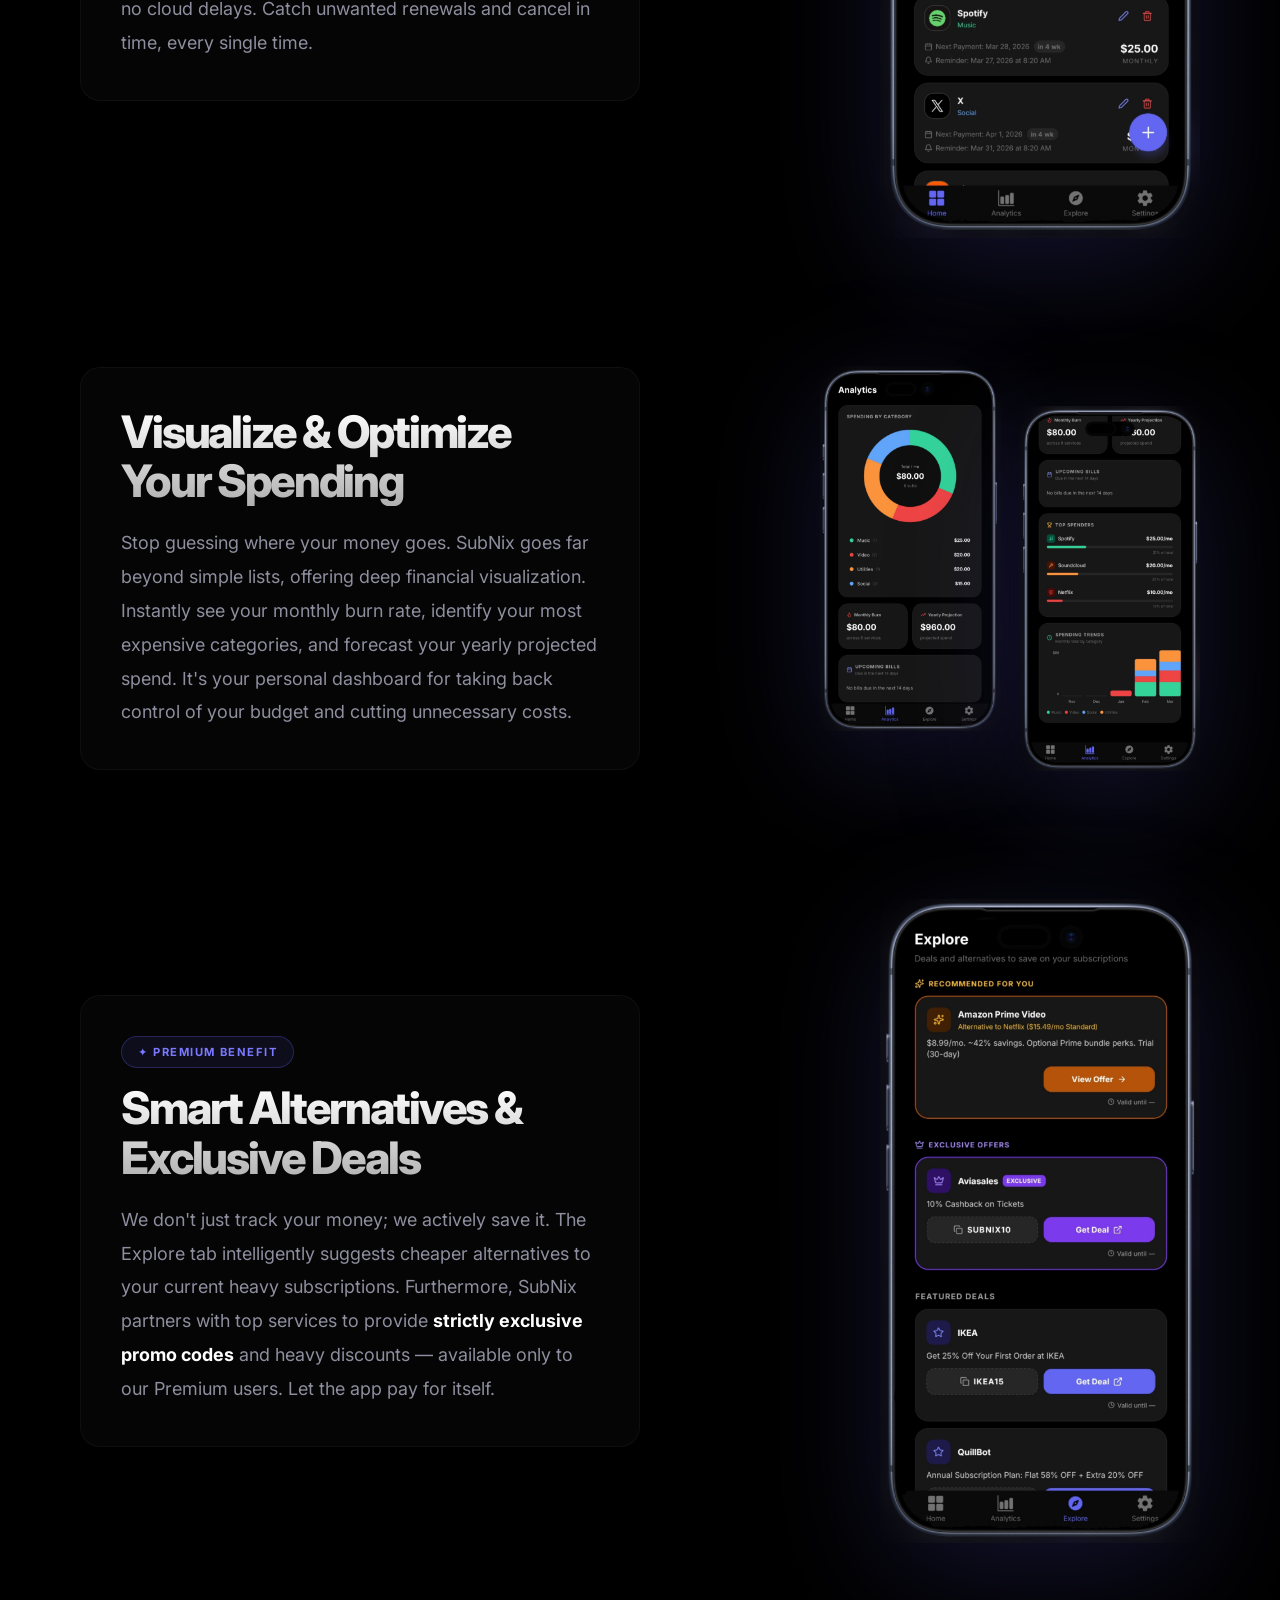
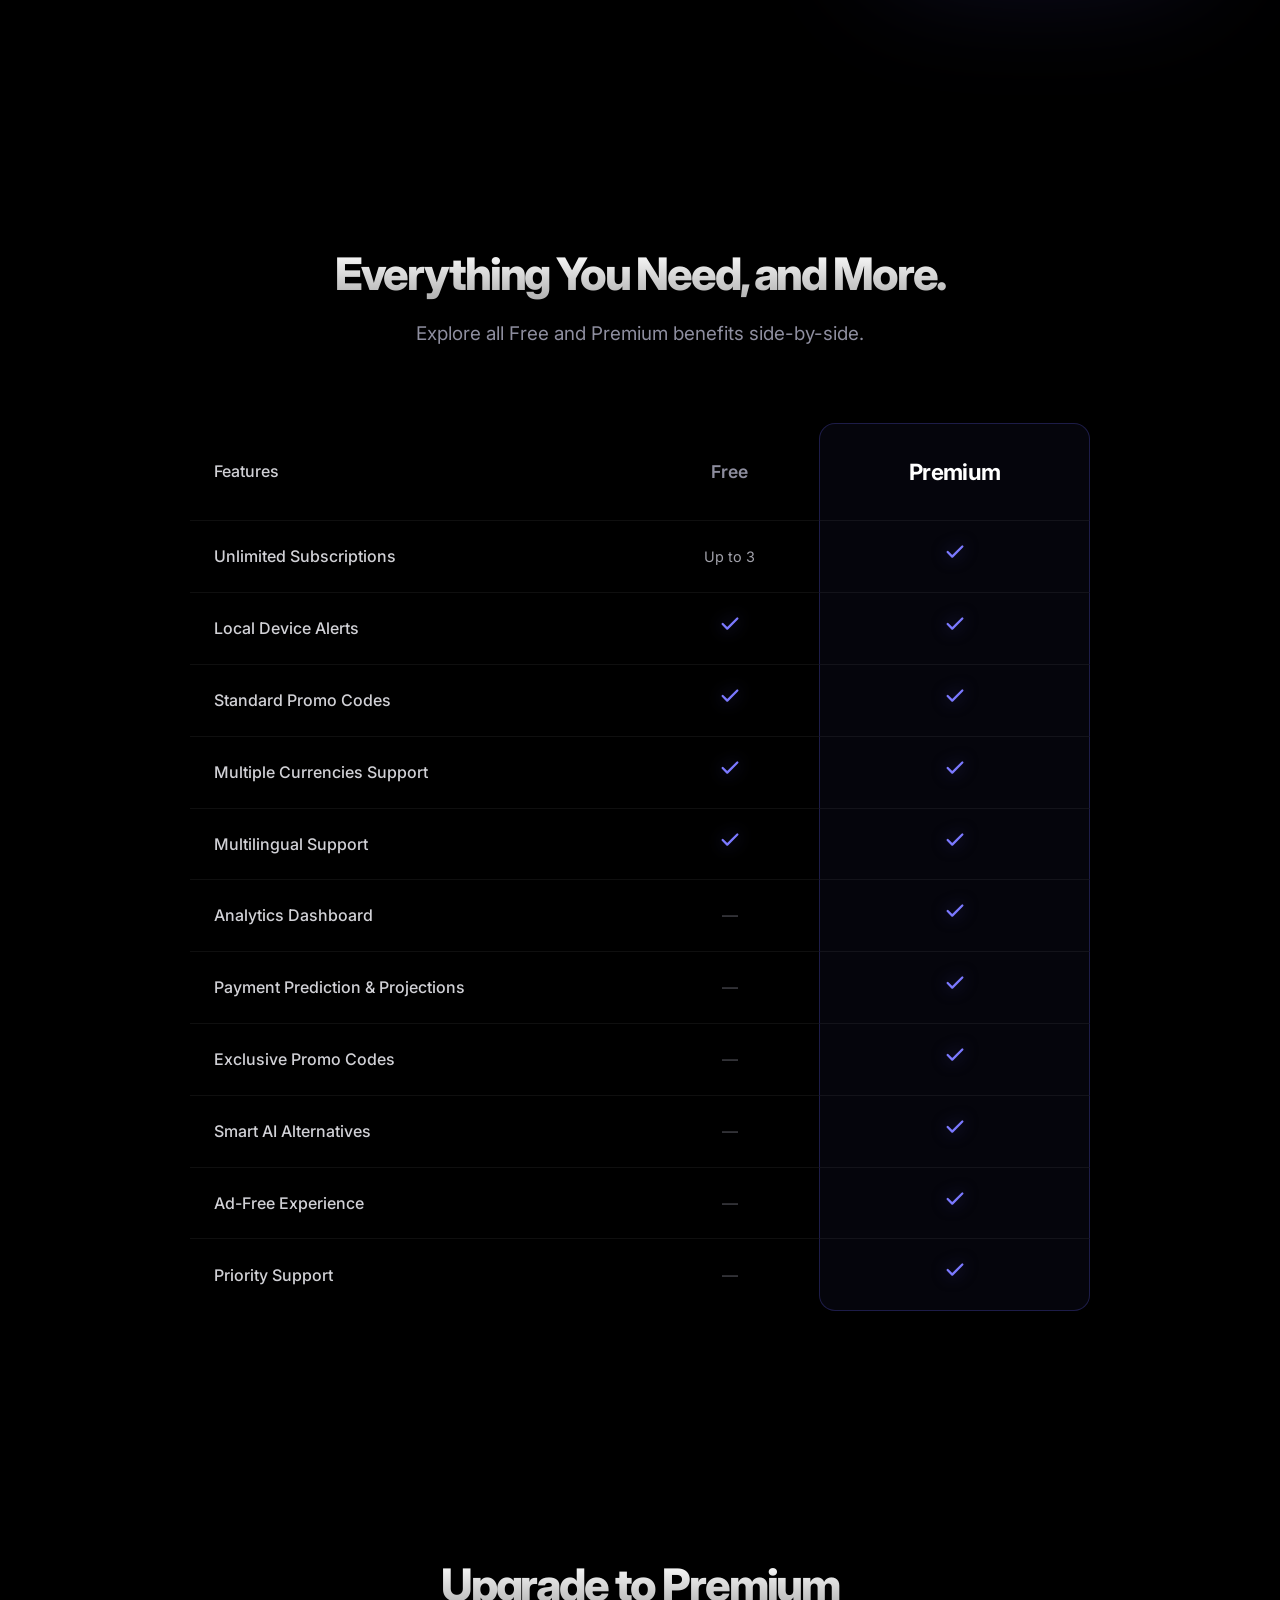
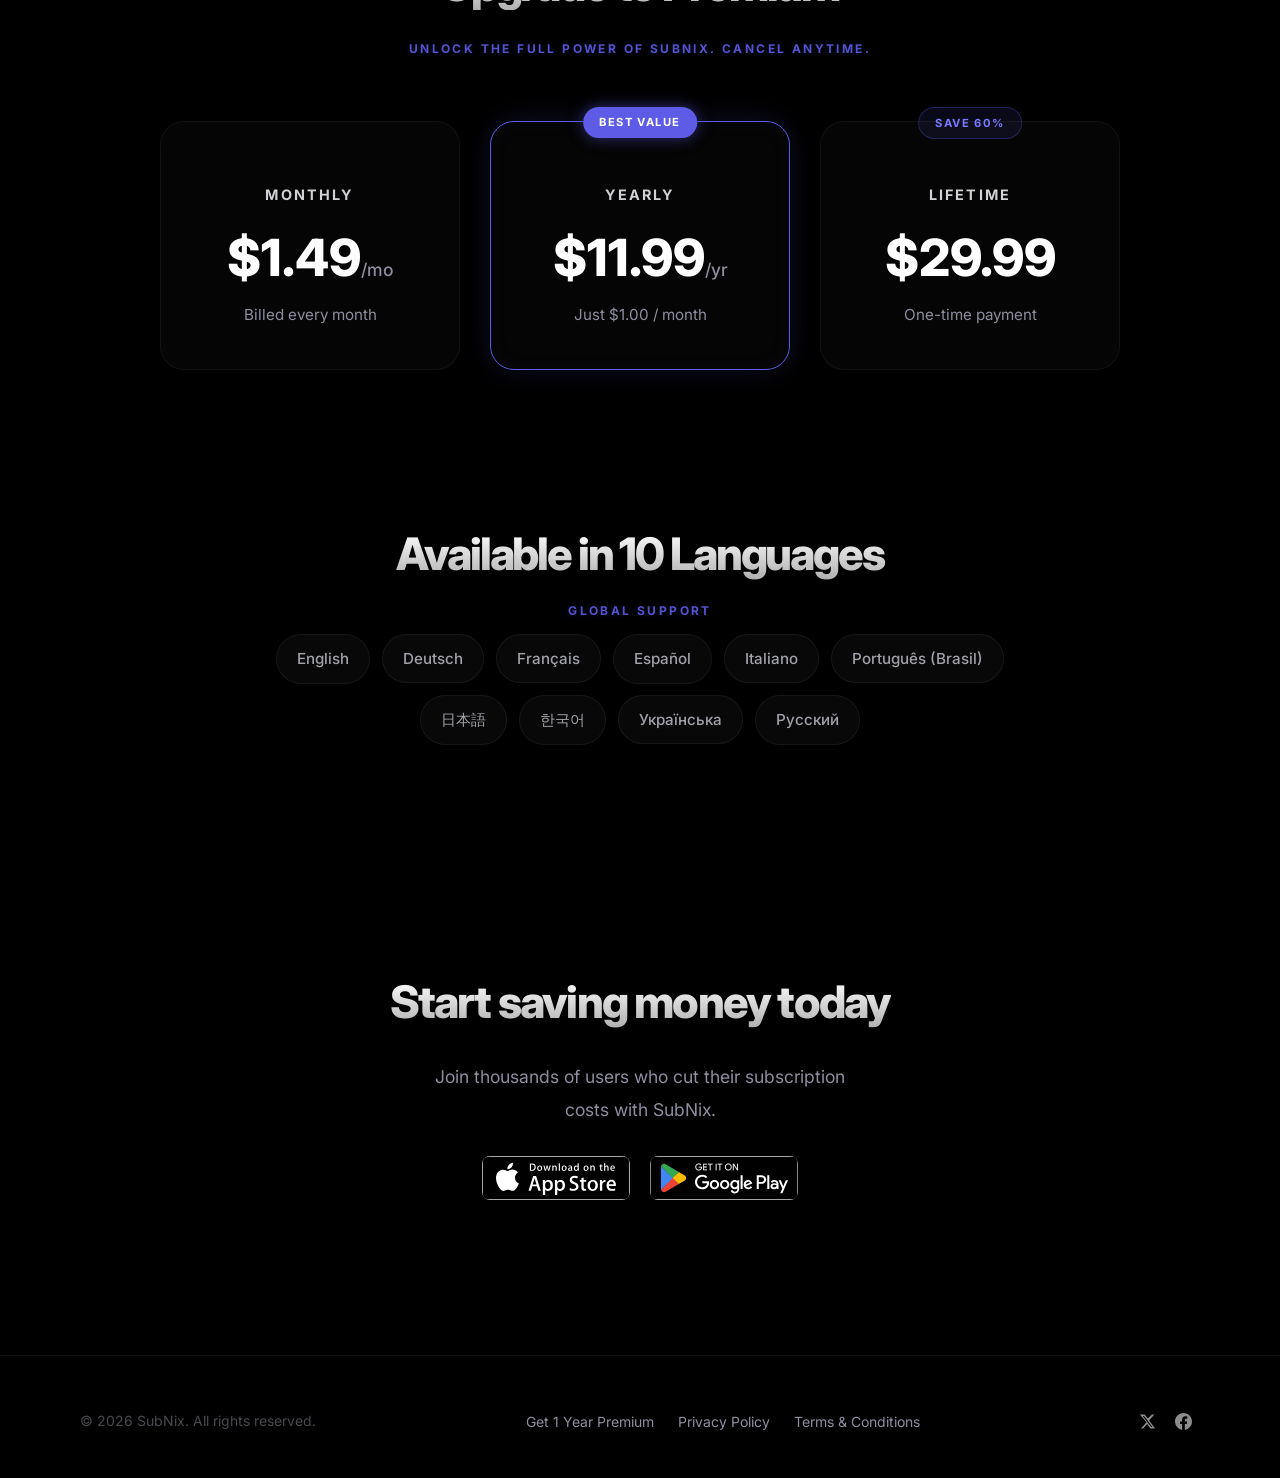
==== commit 865a27a2: "Add files via upload" ====
--- a/index.html
+++ b/index.html
@@ -43,6 +43,7 @@
             </div>
             <nav class="nav-links">
                 <a href="creator-club.html" class="premium-nav-link">Get 1 Year Premium</a>
+                <a href="privacy.html">Privacy Policy</a>
                 <a href="terms.html">Terms &amp; Conditions</a>
                 <div class="nav-social" style="display: flex; gap: 8px; align-items: center; margin-left: 10px;">
                     <a href="https://x.com/subnix_app" target="_blank" rel="noopener noreferrer" class="social-icon"
@@ -324,8 +325,8 @@
         <!-- ── PRICING ──────────────────────────────────────────────────── -->
         <section class="pricing-section">
             <div class="container">
-                <h2 class="gradient-text text-center">Upgrade to Premium</h2>
-                <p class="languages-subtitle text-center" style="margin-bottom: 50px;">Unlock the full power of SubNix.
+                <h2 class="section-title gradient-text text-center">Upgrade to Premium</h2>
+                <p class="languages-subtitle pricing-subtitle text-center">Unlock the full power of SubNix.
                     Cancel anytime.</p>
                 <div class="pricing-grid">
                     <div class="pricing-card">
@@ -356,8 +357,8 @@
         <!-- ── LANGUAGES ─────────────────────────────────────────────────── -->
         <section class="languages-section">
             <div class="container">
+                <h2 class="section-title gradient-text">Available in 10 Languages</h2>
                 <p class="languages-subtitle">Global Support</p>
-                <h3 class="languages-title gradient-text">Available in 10 Languages</h3>
                 <div class="languages-grid">
                     <span class="lang-pill">English</span>
                     <span class="lang-pill">Deutsch</span>
@@ -376,7 +377,7 @@
         <!-- ── BOTTOM CTA ──────────────────────────────────────────────────── -->
         <section class="bottom-cta">
             <div class="container cta-content">
-                <h2 class="cta-title">Start saving money today</h2>
+                <h2 class="section-title cta-title">Start saving money today</h2>
                 <p class="cta-sub">Join thousands of users who cut their subscription costs with SubNix.</p>
                 <div class="store-badges justify-center">
                     <a href="#" class="store-link">
@@ -396,6 +397,7 @@
             <p class="footer-copy">&copy; 2026 SubNix. All rights reserved.</p>
             <nav class="footer-nav">
                 <a href="creator-club.html">Get 1 Year Premium</a>
+                <a href="privacy.html">Privacy Policy</a>
                 <a href="terms.html">Terms &amp; Conditions</a>
             </nav>
             <div class="social-links footer-social" aria-label="Follow us">
--- a/style.css
+++ b/style.css
@@ -698,8 +698,9 @@
    SHARED SECTION HEADING
    ═══════════════════════════════════════════════════════════════════════════ */
 .section-title {
-    font-size: clamp(2rem, 4.8vw, 3.4rem);
-    margin-bottom: clamp(2rem, 4vw, 3.5rem);
+    font-size: clamp(2rem, 3.5vw, 2.8rem);
+    line-height: 1.1;
+    margin-bottom: 1.25rem;
 }
 
 /* ═══════════════════════════════════════════════════════════════════════════
@@ -771,7 +772,6 @@
 }
 
 .cta-title {
-    font-size: clamp(2.2rem, 5vw, 3.8rem);
     letter-spacing: -0.04em;
     line-height: 1.1;
     margin-bottom: 0.5rem;
@@ -827,7 +827,7 @@
 .page-content {
     flex: 1;
     padding: clamp(2rem, 6vw, 5rem) clamp(1.25rem, 5vw, 2.5rem);
-    max-width: 800px;
+    max-width: 1000px;
     margin-inline: auto;
     width: 100%;
 }
@@ -1082,9 +1082,7 @@
 }
 
 .languages-title {
-    font-size: clamp(1.5rem, 3.5vw, 2.8rem);
-    font-weight: 800;
-    margin-bottom: 40px;
+    margin-bottom: 1rem;
     letter-spacing: -0.03em;
 }
 
@@ -1126,6 +1124,11 @@
     padding: 80px 0;
 }
 
+.pricing-subtitle {
+    margin-top: 1.75rem !important;
+    margin-bottom: 60px !important;
+}
+
 .pricing-grid {
     display: grid;
     grid-template-columns: repeat(auto-fit, minmax(280px, 1fr));
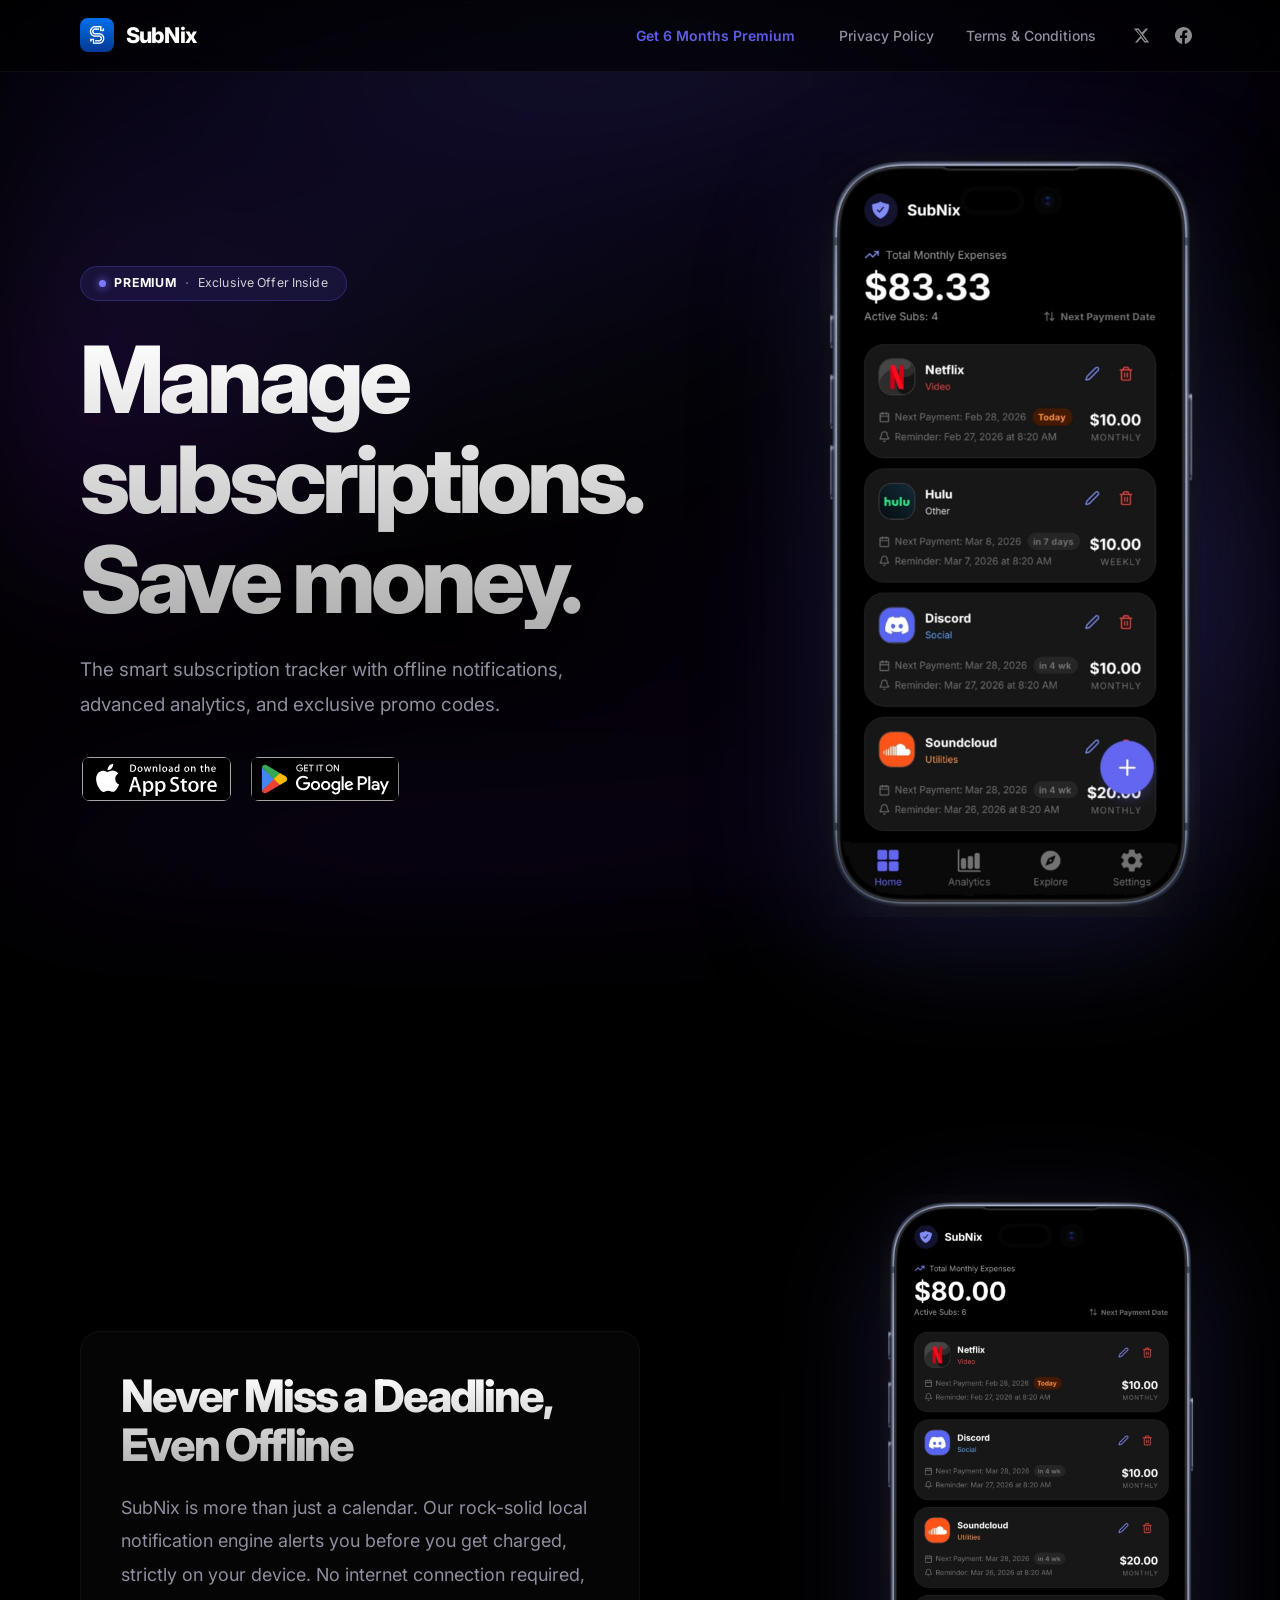
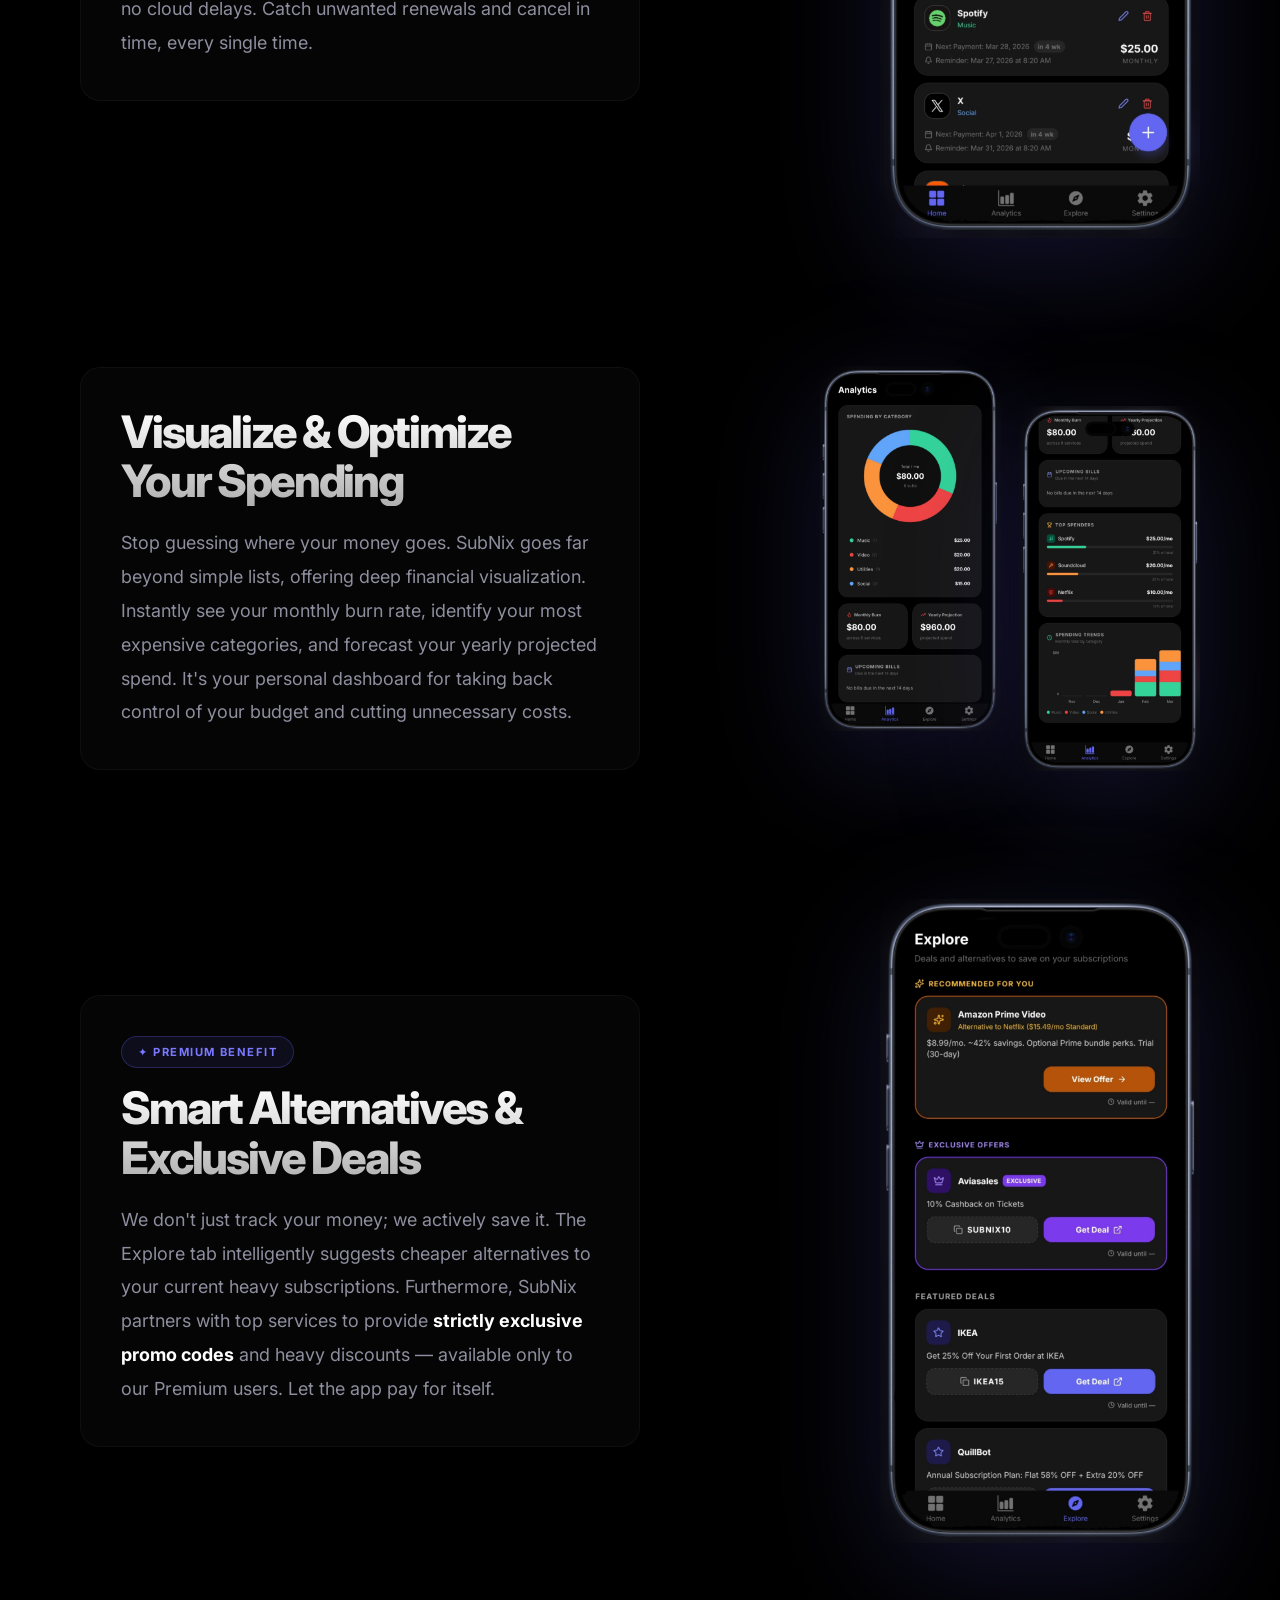
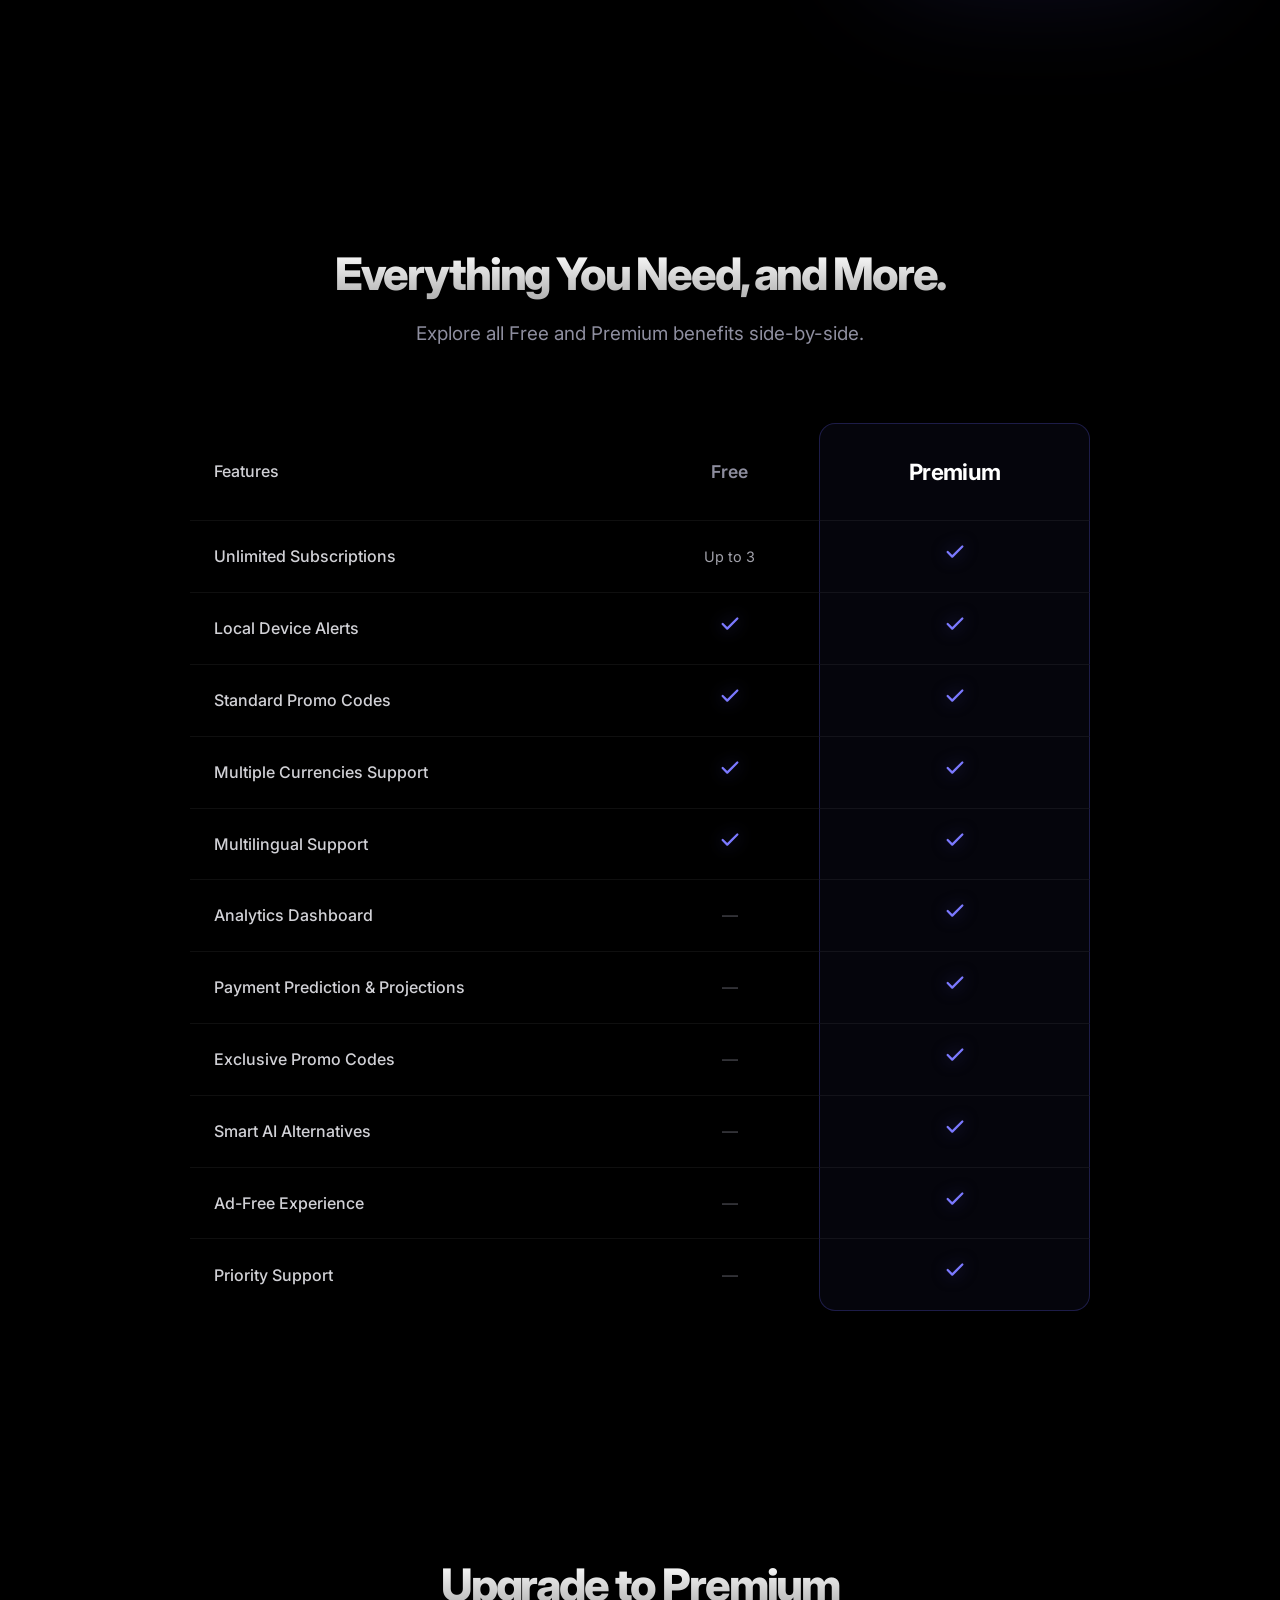
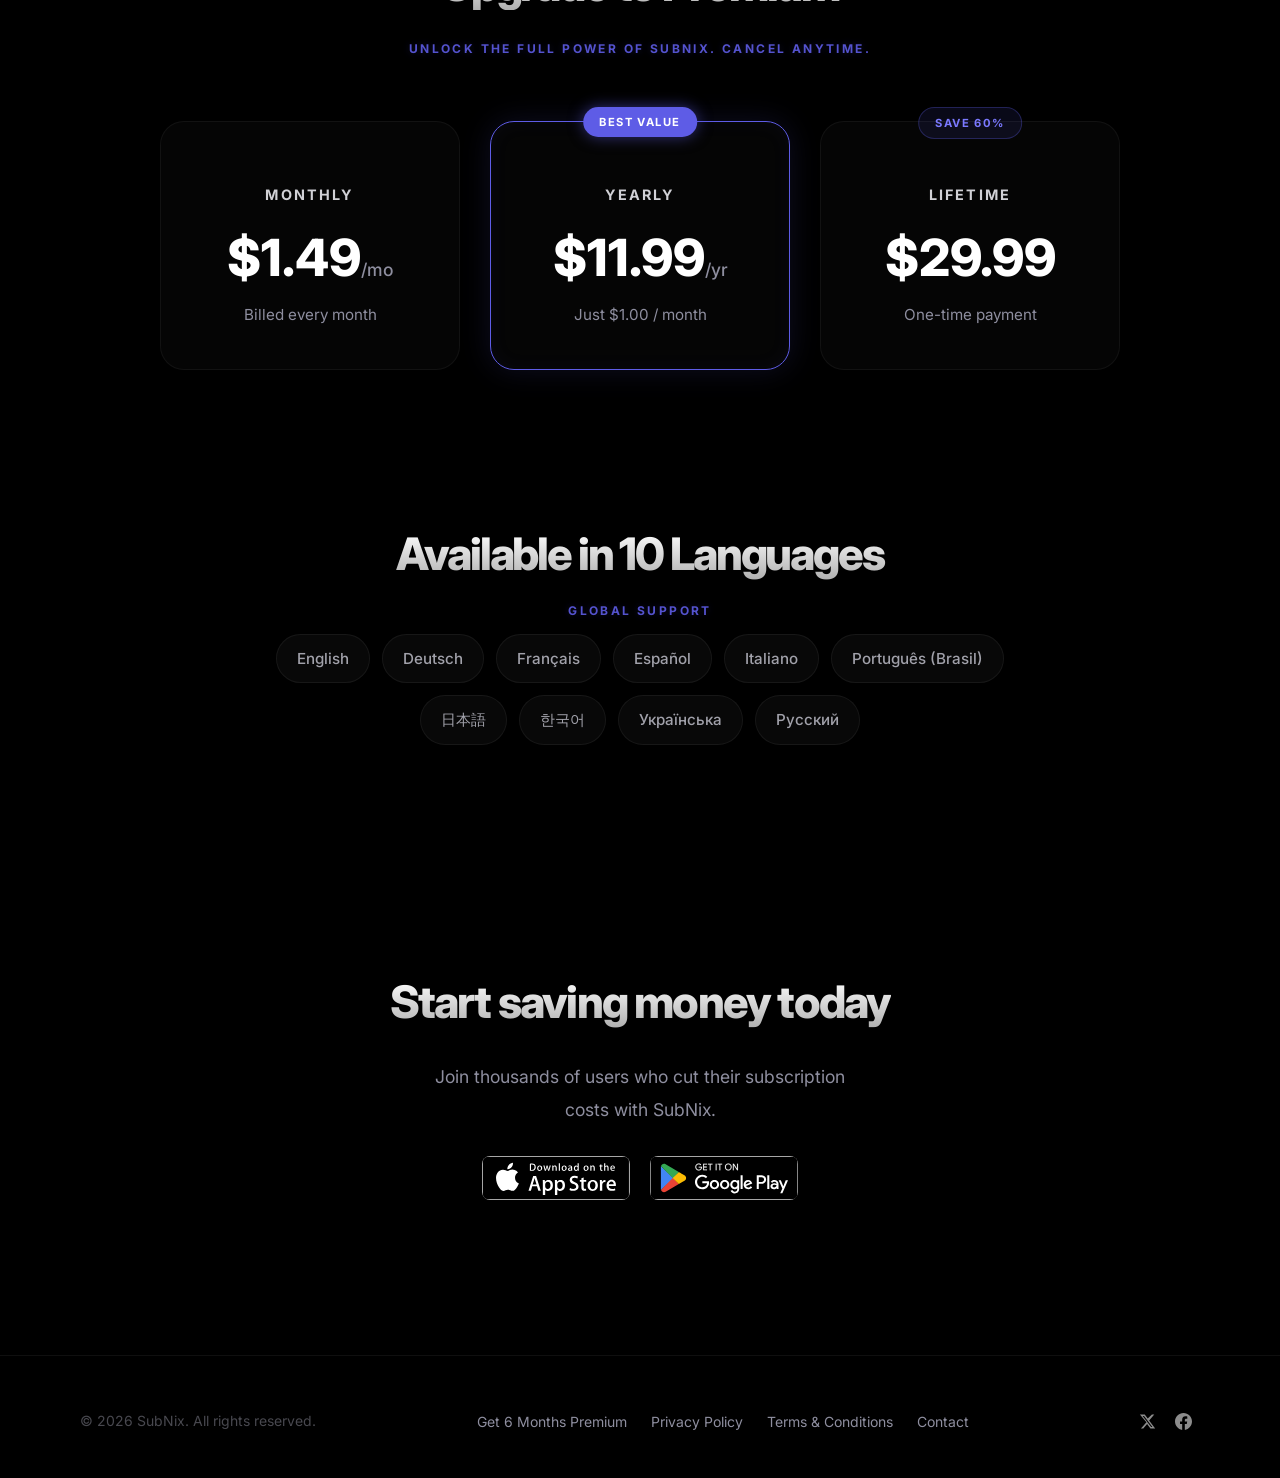
==== commit c5296b89: "Add files via upload" ====
--- a/index.html
+++ b/index.html
@@ -42,7 +42,7 @@
                 <span class="logo-text">SubNix</span>
             </div>
             <nav class="nav-links">
-                <a href="creator-club.html" class="premium-nav-link">Get 1 Year Premium</a>
+                <a href="creator-club.html" class="premium-nav-link">Get 6 Months Premium</a>
                 <a href="privacy.html">Privacy Policy</a>
                 <a href="terms.html">Terms &amp; Conditions</a>
                 <div class="nav-social" style="display: flex; gap: 8px; align-items: center; margin-left: 10px;">
@@ -396,9 +396,10 @@
         <div class="container footer-content">
             <p class="footer-copy">&copy; 2026 SubNix. All rights reserved.</p>
             <nav class="footer-nav">
-                <a href="creator-club.html">Get 1 Year Premium</a>
+                <a href="creator-club.html">Get 6 Months Premium</a>
                 <a href="privacy.html">Privacy Policy</a>
                 <a href="terms.html">Terms &amp; Conditions</a>
+                <a href="mailto:support@subnix.xyz">Contact</a>
             </nav>
             <div class="social-links footer-social" aria-label="Follow us">
                 <a href="https://x.com/subnix_app" target="_blank" rel="noopener noreferrer" class="social-icon"
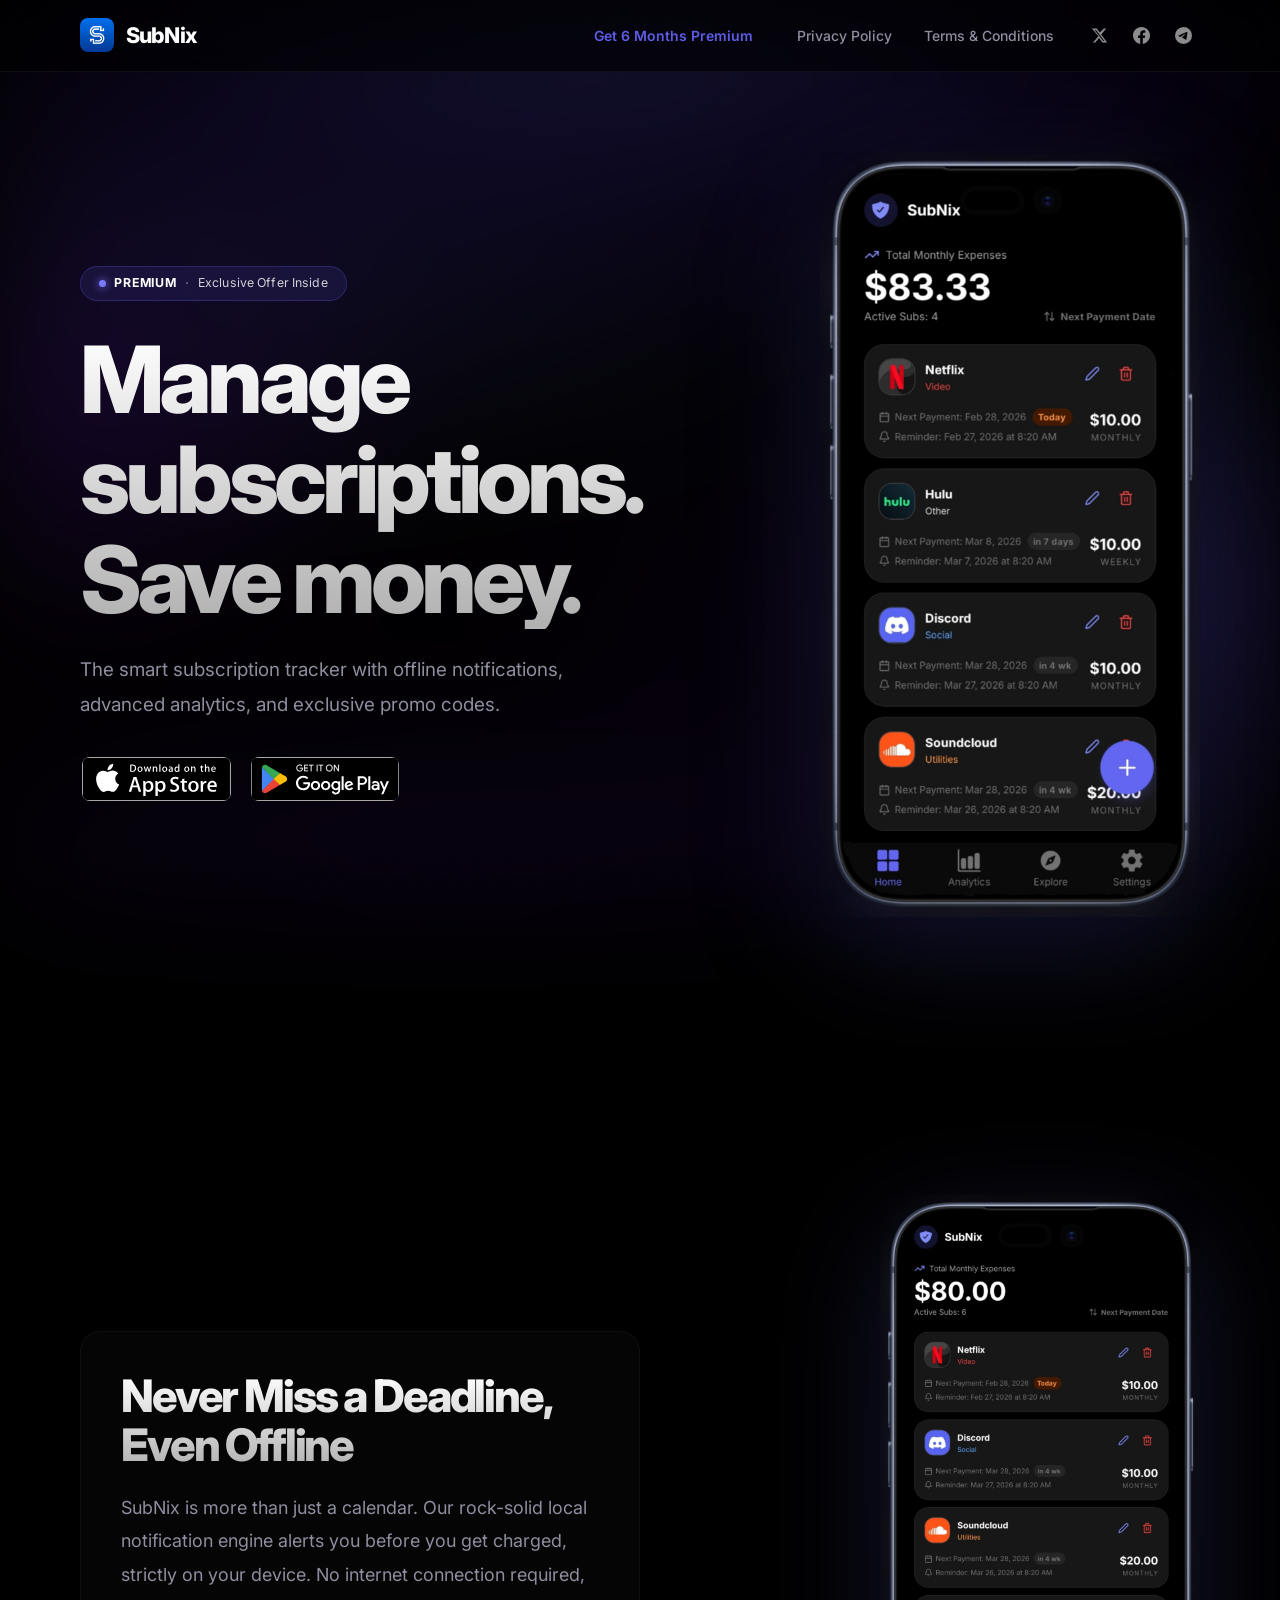
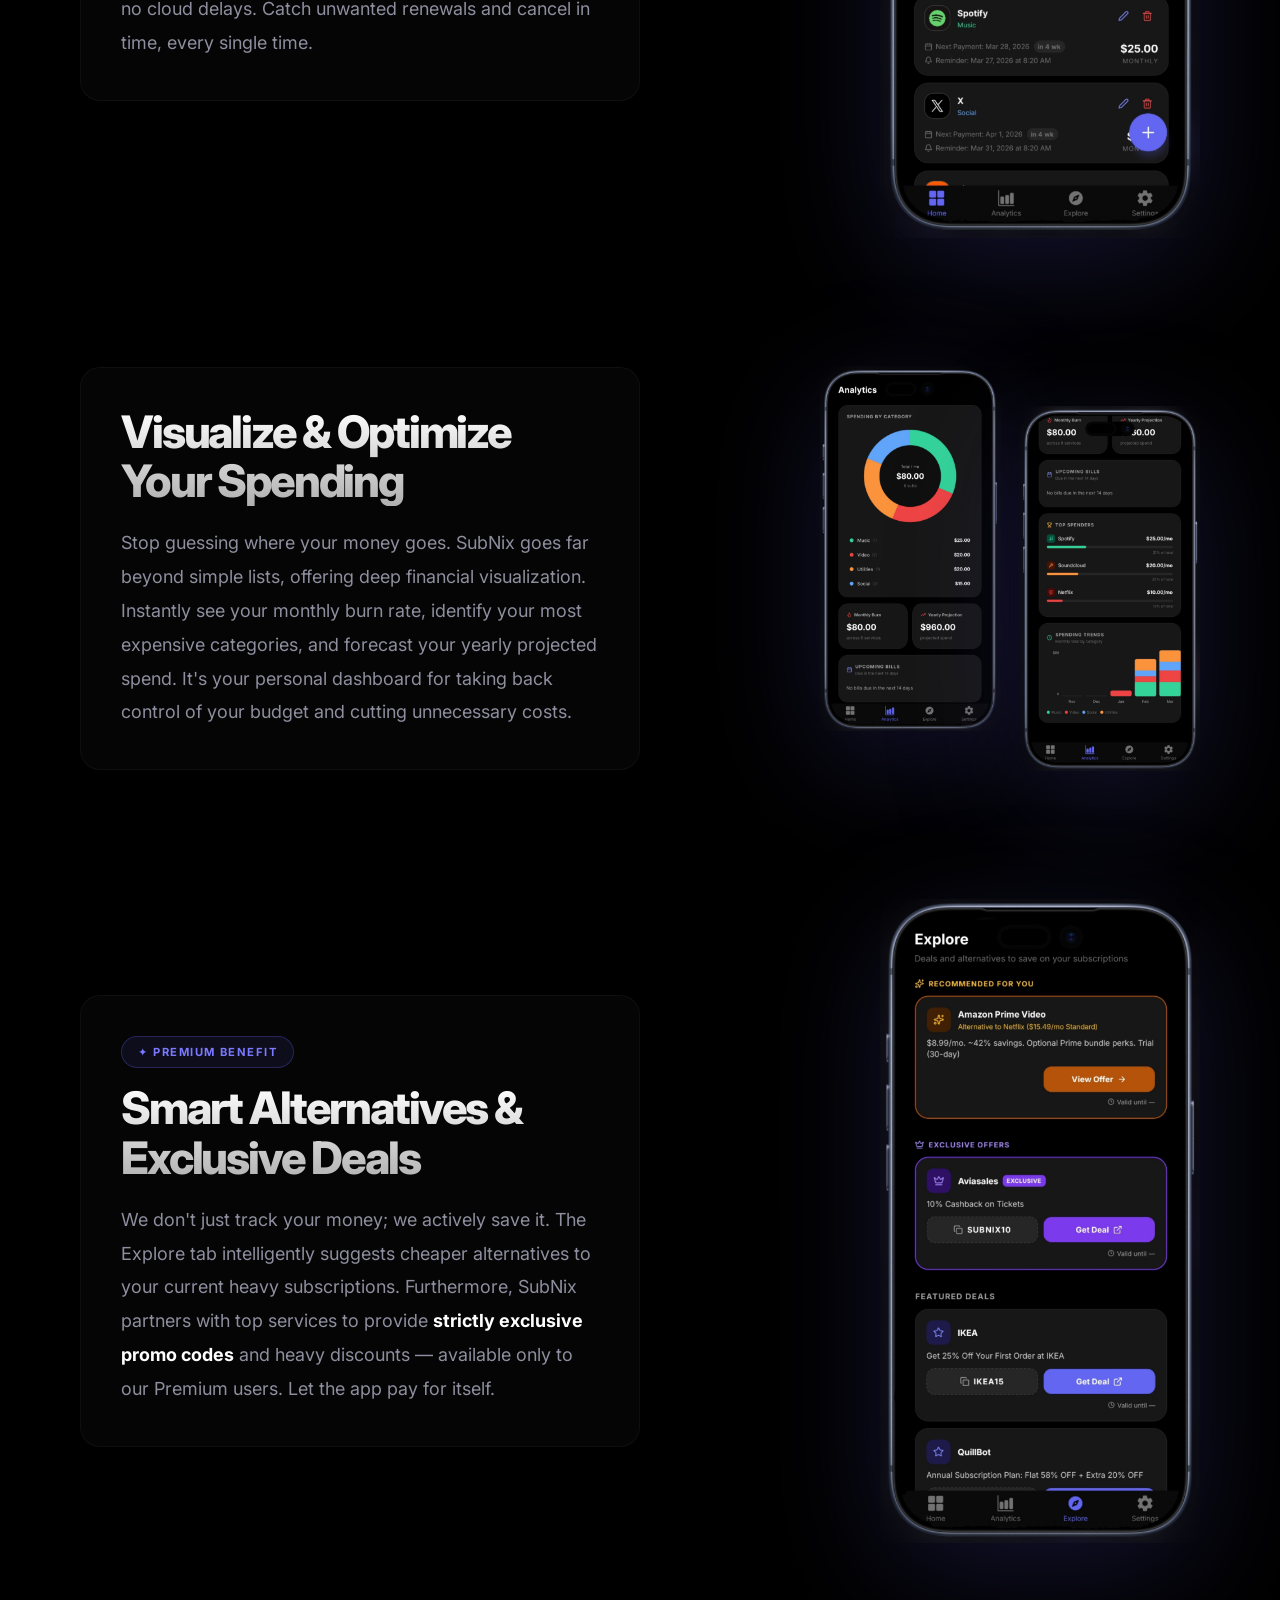
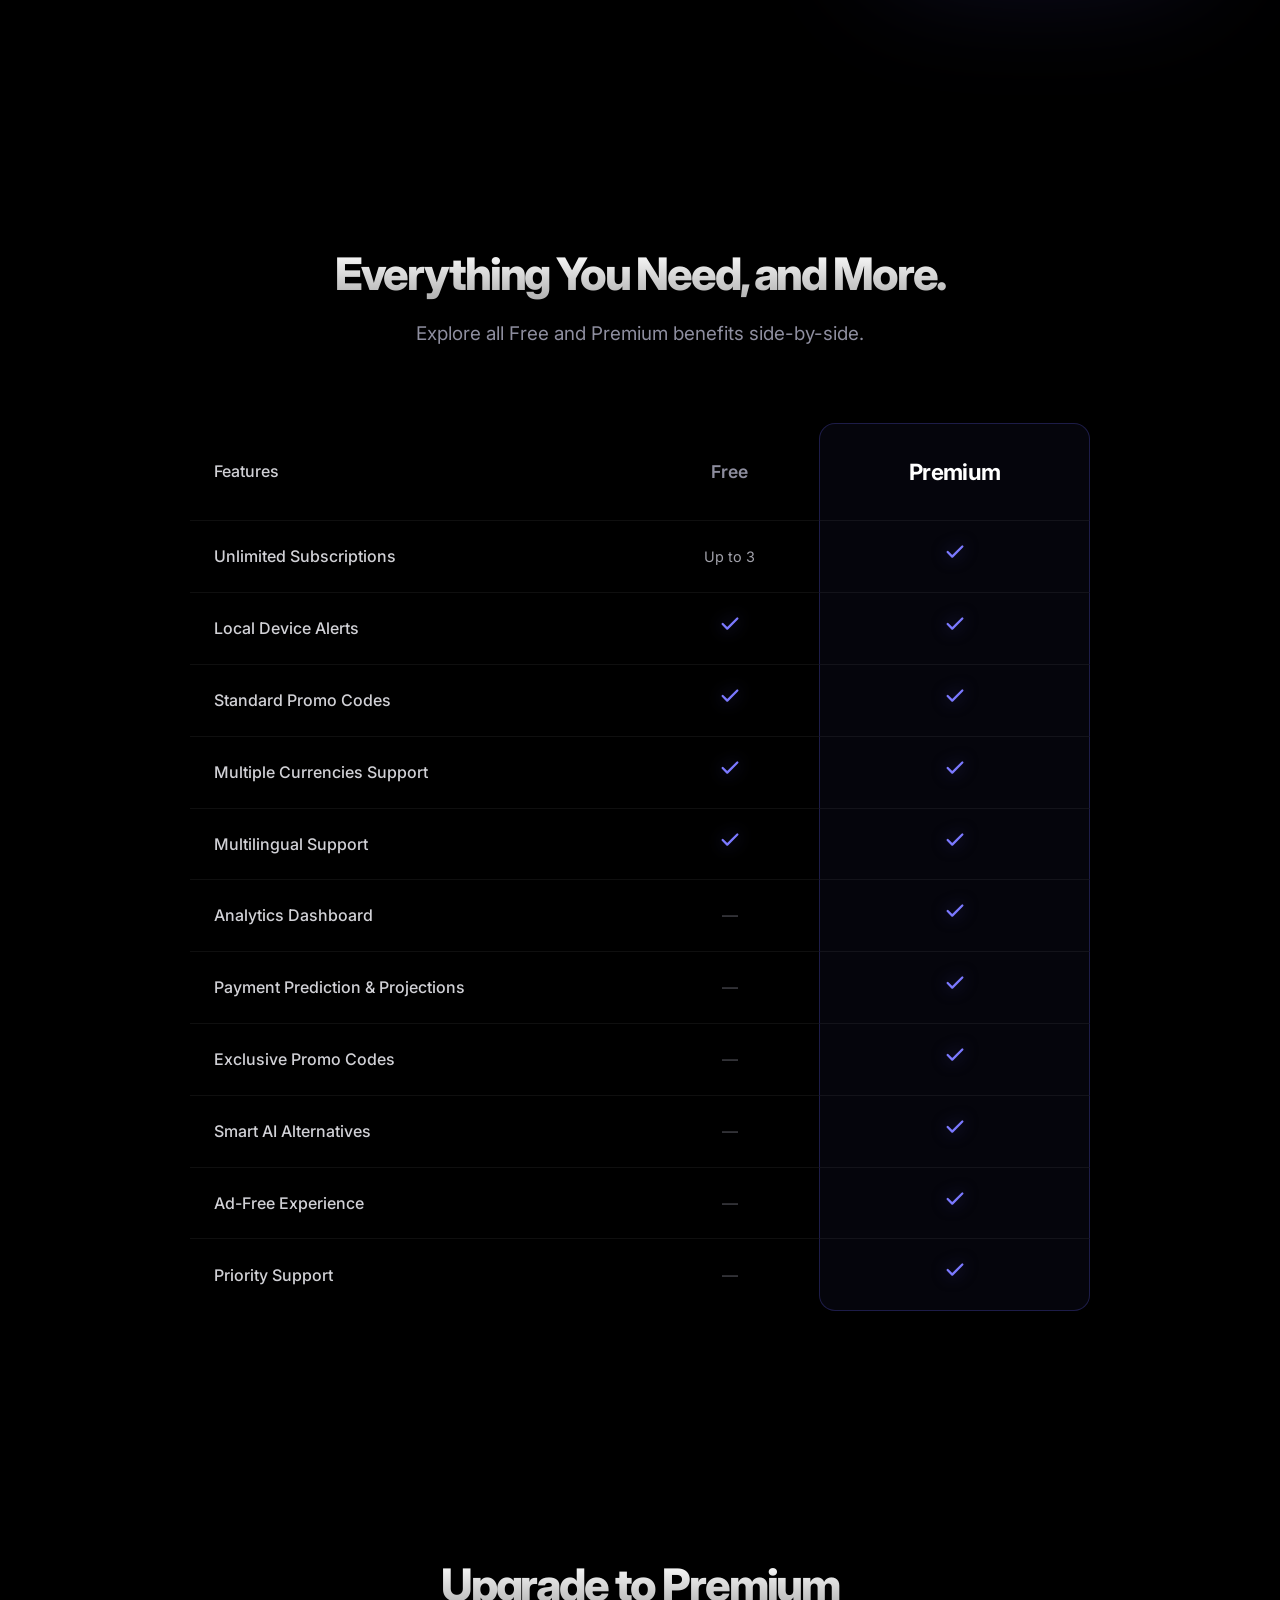
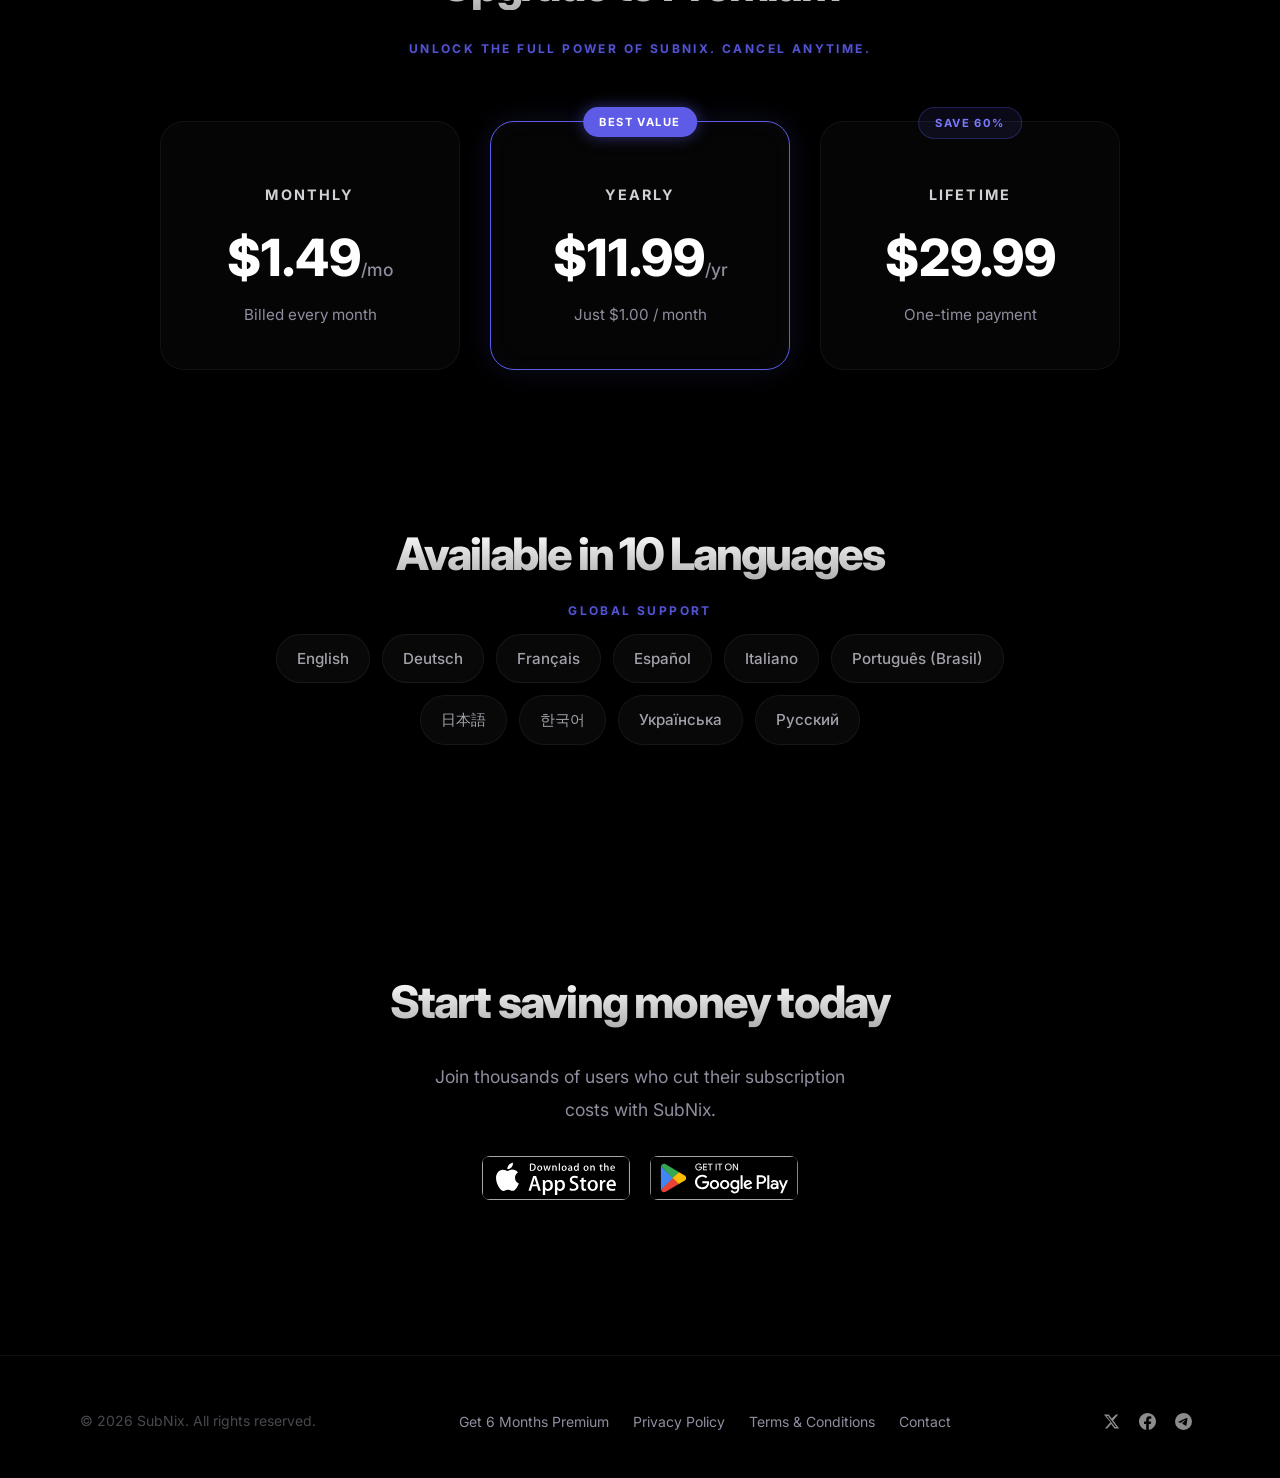
==== commit e0597e35: "Add files via upload" ====
--- a/index.html
+++ b/index.html
@@ -54,11 +54,20 @@
                                 d="M18.244 2.25h3.308l-7.227 8.26 8.502 11.24H16.17l-4.714-6.231-5.401 6.231H2.746l7.73-8.835L1.254 2.25H8.08l4.259 5.632 5.905-5.632zm-1.161 17.52h1.833L7.084 4.126H5.117z" />
                         </svg>
                     </a>
-                    <a href="#" class="social-icon" aria-label="Facebook" rel="noopener">
+                    <a href="https://www.facebook.com/profile.php?id=61583687126811" target="_blank"
+                        rel="noopener noreferrer" class="social-icon" aria-label="Facebook">
                         <svg xmlns="http://www.w3.org/2000/svg" viewBox="0 0 24 24" fill="currentColor"
                             aria-hidden="true">
                             <path
                                 d="M24 12.073c0-6.627-5.373-12-12-12s-12 5.373-12 12c0 5.99 4.388 10.954 10.125 11.854v-8.385H7.078v-3.47h3.047V9.43c0-3.007 1.792-4.669 4.533-4.669 1.312 0 2.686.235 2.686.235v2.953H15.83c-1.491 0-1.956.925-1.956 1.874v2.25h3.328l-.532 3.47h-2.796v8.385C19.612 23.027 24 18.062 24 12.073z" />
+                        </svg>
+                    </a>
+                    <a href="https://t.me/subnix_app" target="_blank" rel="noopener noreferrer" class="social-icon"
+                        aria-label="Telegram">
+                        <svg xmlns="http://www.w3.org/2000/svg" viewBox="0 0 24 24" fill="currentColor"
+                            aria-hidden="true">
+                            <path
+                                d="M11.944 0A12 12 0 0 0 0 12a12 12 0 0 0 12 12 12 12 0 0 0 12-12A12 12 0 0 0 12 0a12 12 0 0 0-.056 0zm4.962 7.224c.1-.002.321.023.465.14a.506.506 0 0 1 .171.325c.016.093.036.306.02.472-.18 1.898-.962 6.502-1.36 8.627-.168.9-.499 1.201-.82 1.23-.696.065-1.225-.46-1.9-.902-1.056-.693-1.653-1.124-2.678-1.8-1.185-.78-.417-1.21.258-1.91.177-.184 3.247-2.977 3.307-3.23.007-.032.014-.15-.056-.212s-.174-.041-.249-.024c-.106.024-1.793 1.14-5.061 3.345-.48.33-.913.49-1.302.48-.428-.008-1.252-.241-1.865-.44-.752-.245-1.349-.374-1.297-.789.027-.216.325-.437.888-.662 3.498-1.524 5.83-2.529 6.998-3.014 3.332-1.386 4.025-1.627 4.476-1.635z" />
                         </svg>
                     </a>
                 </div>
@@ -409,12 +418,20 @@
                             d="M18.244 2.25h3.308l-7.227 8.26 8.502 11.24H16.17l-4.714-6.231-5.401 6.231H2.746l7.73-8.835L1.254 2.25H8.08l4.259 5.632 5.905-5.632zm-1.161 17.52h1.833L7.084 4.126H5.117z" />
                     </svg>
                 </a>
-                <a href="#" class="social-icon" aria-label="Facebook" rel="noopener">
+                <a href="https://www.facebook.com/profile.php?id=61583687126811" target="_blank"
+                    rel="noopener noreferrer" class="social-icon" aria-label="Facebook">
                     <svg xmlns="http://www.w3.org/2000/svg" viewBox="0 0 24 24" fill="currentColor" aria-hidden="true">
                         <path
                             d="M24 12.073c0-6.627-5.373-12-12-12s-12 5.373-12 12c0 5.99 4.388 10.954 10.125 11.854v-8.385H7.078v-3.47h3.047V9.43c0-3.007 1.792-4.669 4.533-4.669 1.312 0 2.686.235 2.686.235v2.953H15.83c-1.491 0-1.956.925-1.956 1.874v2.25h3.328l-.532 3.47h-2.796v8.385C19.612 23.027 24 18.062 24 12.073z" />
                     </svg>
                 </a>
+                <a href="https://t.me/subnix_app" target="_blank" rel="noopener noreferrer" class="social-icon"
+                    aria-label="Telegram">
+                    <svg xmlns="http://www.w3.org/2000/svg" viewBox="0 0 24 24" fill="currentColor" aria-hidden="true">
+                        <path
+                            d="M11.944 0A12 12 0 0 0 0 12a12 12 0 0 0 12 12 12 12 0 0 0 12-12A12 12 0 0 0 12 0a12 12 0 0 0-.056 0zm4.962 7.224c.1-.002.321.023.465.14a.506.506 0 0 1 .171.325c.016.093.036.306.02.472-.18 1.898-.962 6.502-1.36 8.627-.168.9-.499 1.201-.82 1.23-.696.065-1.225-.46-1.9-.902-1.056-.693-1.653-1.124-2.678-1.8-1.185-.78-.417-1.21.258-1.91.177-.184 3.247-2.977 3.307-3.23.007-.032.014-.15-.056-.212s-.174-.041-.249-.024c-.106.024-1.793 1.14-5.061 3.345-.48.33-.913.49-1.302.48-.428-.008-1.252-.241-1.865-.44-.752-.245-1.349-.374-1.297-.789.027-.216.325-.437.888-.662 3.498-1.524 5.83-2.529 6.998-3.014 3.332-1.386 4.025-1.627 4.476-1.635z" />
+                    </svg>
+                </a>
             </div>
         </div>
     </footer>
